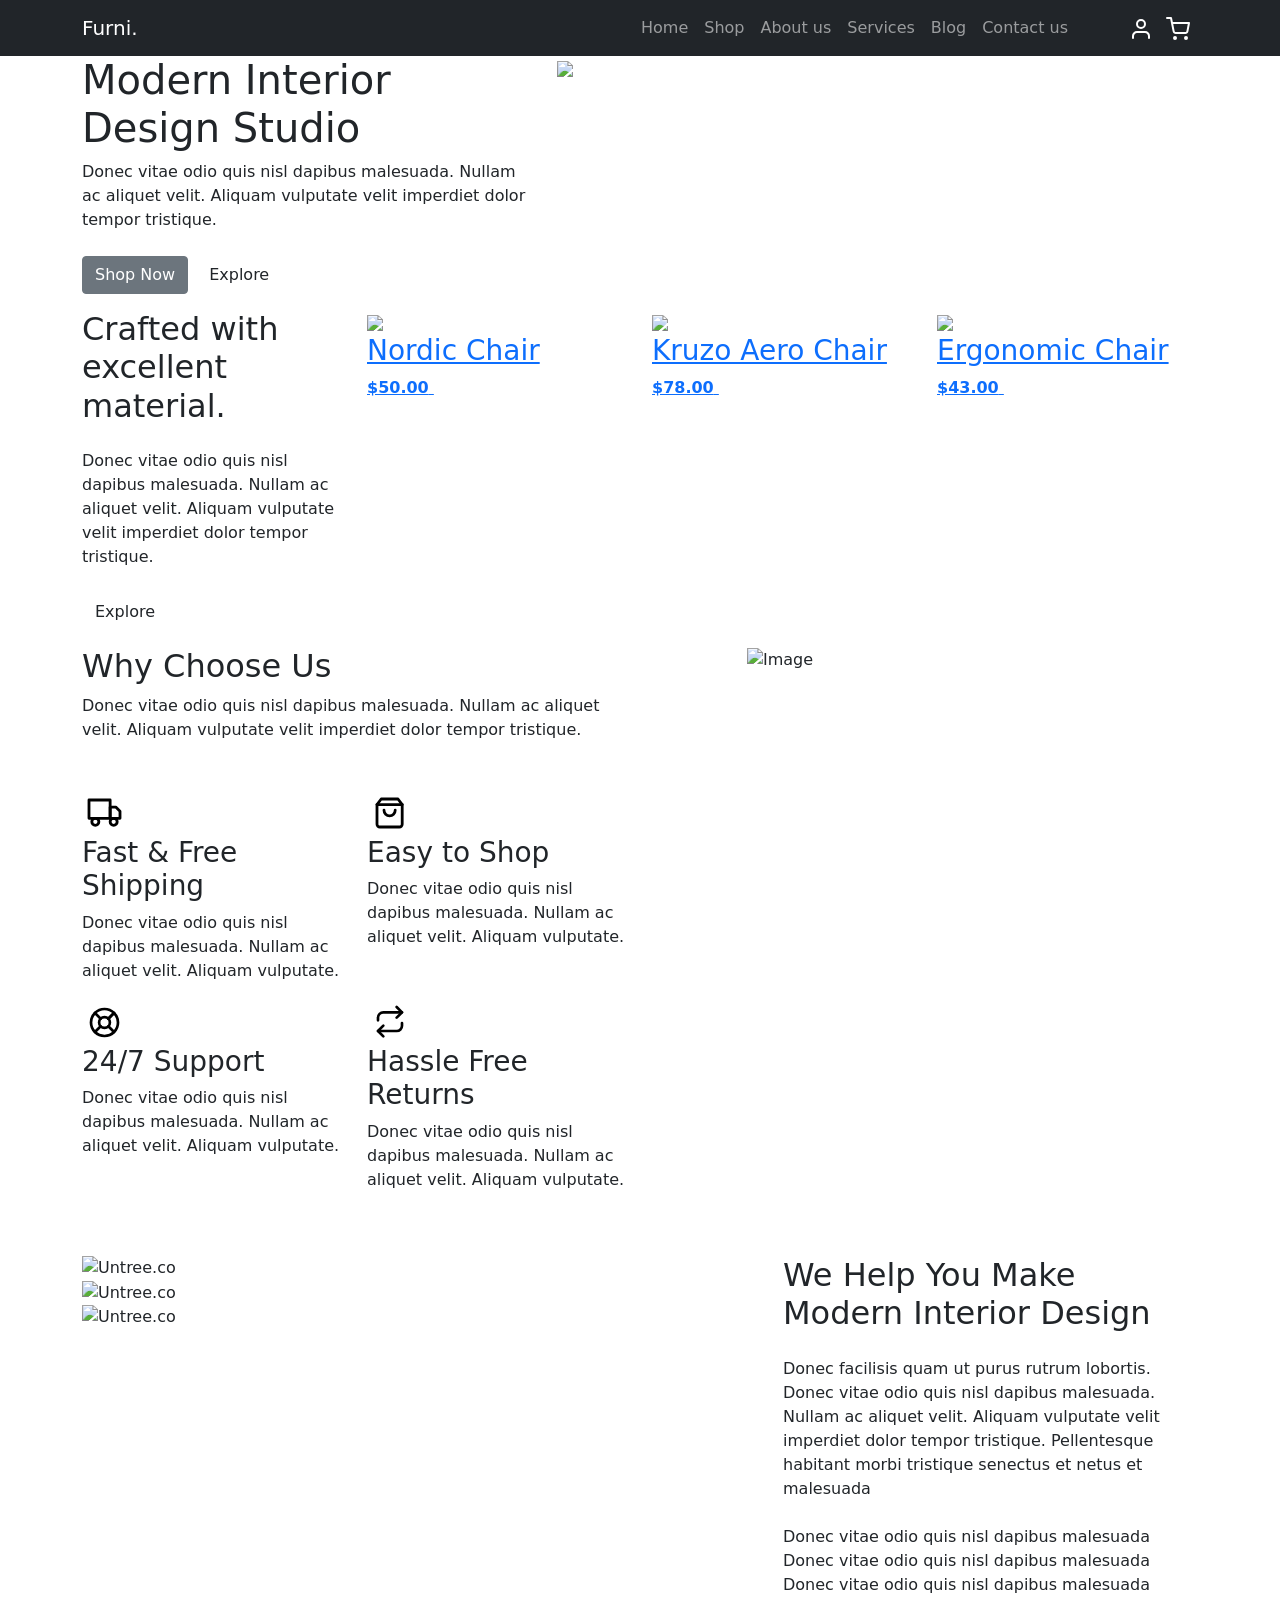
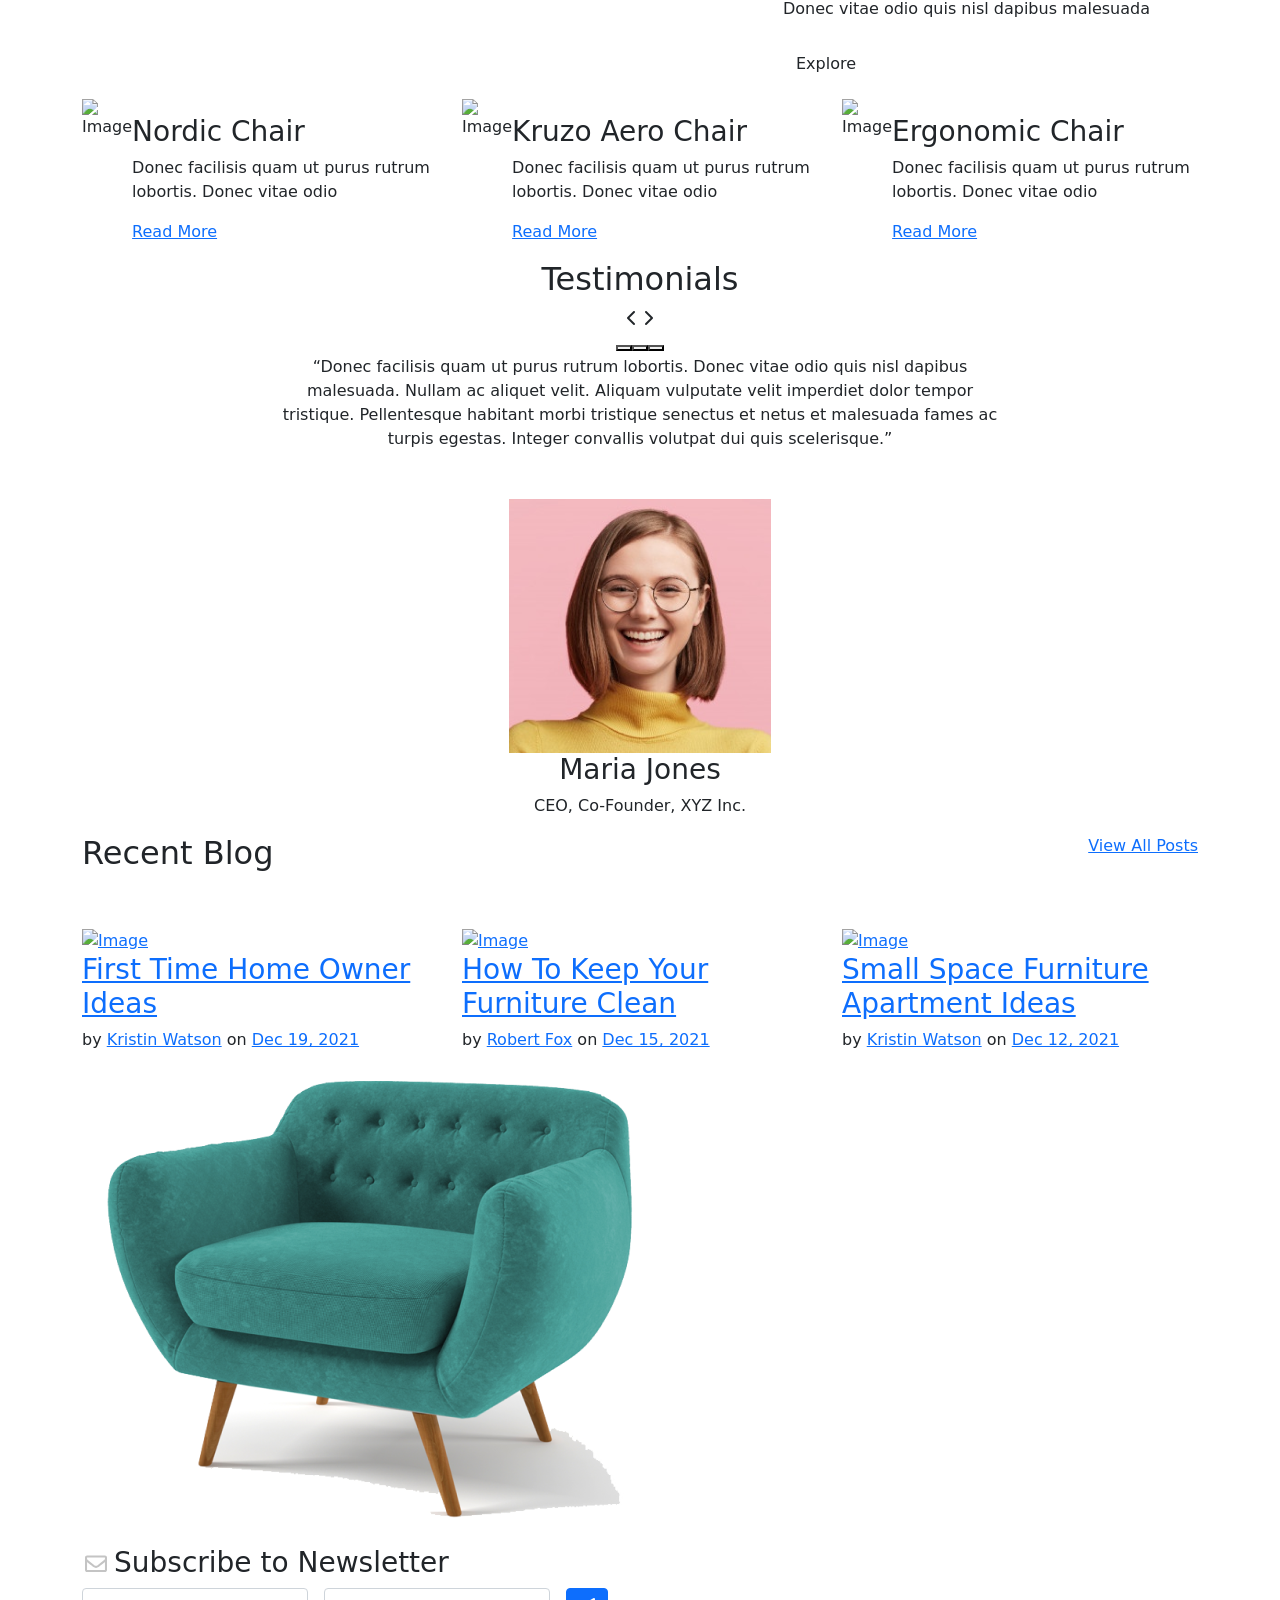
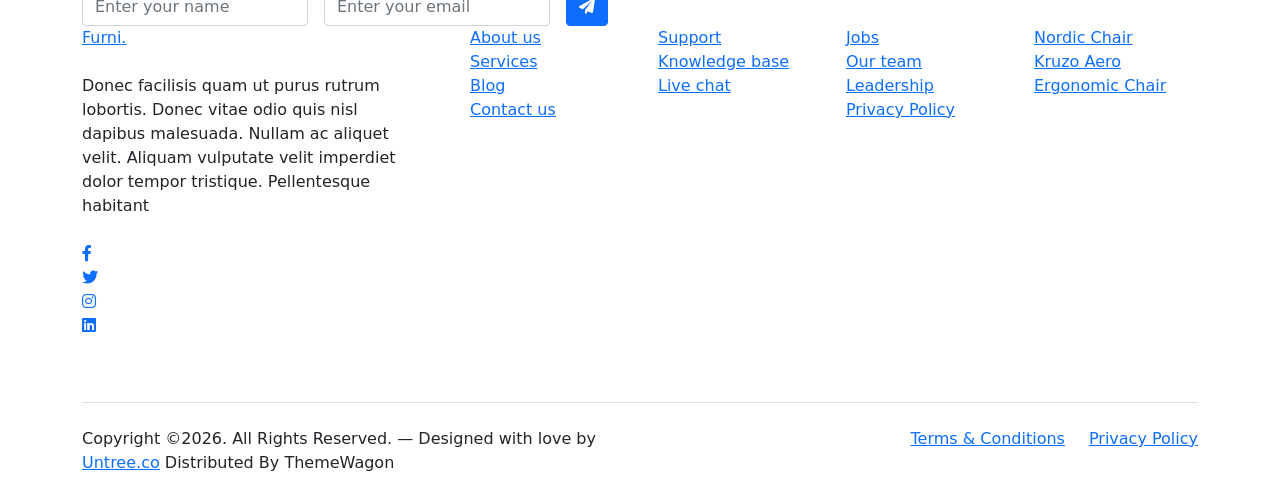
==== index.html @ 90754628 "Feat: Template from themewagon.com" ====
<!-- /*
* Bootstrap 5
* Template Name: Furni
* Template Author: Untree.co
* Template URI: https://untree.co/
* License: https://creativecommons.org/licenses/by/3.0/
*/ -->
<!doctype html>
<html lang="en">
<head>
  <meta charset="utf-8">
  <meta name="viewport" content="width=device-width, initial-scale=1, shrink-to-fit=no">
  <meta name="author" content="Untree.co">
  <link rel="shortcut icon" href="favicon.png">

  <meta name="description" content="" />
  <meta name="keywords" content="bootstrap, bootstrap4" />

		<!-- Bootstrap CSS -->
		<link href="css/bootstrap.min.css" rel="stylesheet">
		<link href="https://cdnjs.cloudflare.com/ajax/libs/font-awesome/6.0.0-beta3/css/all.min.css" rel="stylesheet">
		<link href="css/tiny-slider.css" rel="stylesheet">
		<link href="css/style.css" rel="stylesheet">
		<title>Furni Free Bootstrap 5 Template for Furniture and Interior Design Websites by Untree.co </title>
	</head>

	<body>

		<!-- Start Header/Navigation -->
		<nav class="custom-navbar navbar navbar navbar-expand-md navbar-dark bg-dark" arial-label="Furni navigation bar">

			<div class="container">
				<a class="navbar-brand" href="index.html">Furni<span>.</span></a>

				<button class="navbar-toggler" type="button" data-bs-toggle="collapse" data-bs-target="#navbarsFurni" aria-controls="navbarsFurni" aria-expanded="false" aria-label="Toggle navigation">
					<span class="navbar-toggler-icon"></span>
				</button>

				<div class="collapse navbar-collapse" id="navbarsFurni">
					<ul class="custom-navbar-nav navbar-nav ms-auto mb-2 mb-md-0">
						<li class="nav-item active">
							<a class="nav-link" href="index.html">Home</a>
						</li>
						<li><a class="nav-link" href="shop.html">Shop</a></li>
						<li><a class="nav-link" href="about.html">About us</a></li>
						<li><a class="nav-link" href="services.html">Services</a></li>
						<li><a class="nav-link" href="blog.html">Blog</a></li>
						<li><a class="nav-link" href="contact.html">Contact us</a></li>
					</ul>

					<ul class="custom-navbar-cta navbar-nav mb-2 mb-md-0 ms-5">
						<li><a class="nav-link" href="#"><img src="images/user.svg"></a></li>
						<li><a class="nav-link" href="cart.html"><img src="images/cart.svg"></a></li>
					</ul>
				</div>
			</div>
				
		</nav>
		<!-- End Header/Navigation -->

		<!-- Start Hero Section -->
			<div class="hero">
				<div class="container">
					<div class="row justify-content-between">
						<div class="col-lg-5">
							<div class="intro-excerpt">
								<h1>Modern Interior <span clsas="d-block">Design Studio</span></h1>
								<p class="mb-4">Donec vitae odio quis nisl dapibus malesuada. Nullam ac aliquet velit. Aliquam vulputate velit imperdiet dolor tempor tristique.</p>
								<p><a href="" class="btn btn-secondary me-2">Shop Now</a><a href="#" class="btn btn-white-outline">Explore</a></p>
							</div>
						</div>
						<div class="col-lg-7">
							<div class="hero-img-wrap">
								<img src="images/couch.png" class="img-fluid">
							</div>
						</div>
					</div>
				</div>
			</div>
		<!-- End Hero Section -->

		<!-- Start Product Section -->
		<div class="product-section">
			<div class="container">
				<div class="row">

					<!-- Start Column 1 -->
					<div class="col-md-12 col-lg-3 mb-5 mb-lg-0">
						<h2 class="mb-4 section-title">Crafted with excellent material.</h2>
						<p class="mb-4">Donec vitae odio quis nisl dapibus malesuada. Nullam ac aliquet velit. Aliquam vulputate velit imperdiet dolor tempor tristique. </p>
						<p><a href="shop.html" class="btn">Explore</a></p>
					</div> 
					<!-- End Column 1 -->

					<!-- Start Column 2 -->
					<div class="col-12 col-md-4 col-lg-3 mb-5 mb-md-0">
						<a class="product-item" href="cart.html">
							<img src="images/product-1.png" class="img-fluid product-thumbnail">
							<h3 class="product-title">Nordic Chair</h3>
							<strong class="product-price">$50.00</strong>

							<span class="icon-cross">
								<img src="images/cross.svg" class="img-fluid">
							</span>
						</a>
					</div> 
					<!-- End Column 2 -->

					<!-- Start Column 3 -->
					<div class="col-12 col-md-4 col-lg-3 mb-5 mb-md-0">
						<a class="product-item" href="cart.html">
							<img src="images/product-2.png" class="img-fluid product-thumbnail">
							<h3 class="product-title">Kruzo Aero Chair</h3>
							<strong class="product-price">$78.00</strong>

							<span class="icon-cross">
								<img src="images/cross.svg" class="img-fluid">
							</span>
						</a>
					</div>
					<!-- End Column 3 -->

					<!-- Start Column 4 -->
					<div class="col-12 col-md-4 col-lg-3 mb-5 mb-md-0">
						<a class="product-item" href="cart.html">
							<img src="images/product-3.png" class="img-fluid product-thumbnail">
							<h3 class="product-title">Ergonomic Chair</h3>
							<strong class="product-price">$43.00</strong>

							<span class="icon-cross">
								<img src="images/cross.svg" class="img-fluid">
							</span>
						</a>
					</div>
					<!-- End Column 4 -->

				</div>
			</div>
		</div>
		<!-- End Product Section -->

		<!-- Start Why Choose Us Section -->
		<div class="why-choose-section">
			<div class="container">
				<div class="row justify-content-between">
					<div class="col-lg-6">
						<h2 class="section-title">Why Choose Us</h2>
						<p>Donec vitae odio quis nisl dapibus malesuada. Nullam ac aliquet velit. Aliquam vulputate velit imperdiet dolor tempor tristique.</p>

						<div class="row my-5">
							<div class="col-6 col-md-6">
								<div class="feature">
									<div class="icon">
										<img src="images/truck.svg" alt="Image" class="imf-fluid">
									</div>
									<h3>Fast &amp; Free Shipping</h3>
									<p>Donec vitae odio quis nisl dapibus malesuada. Nullam ac aliquet velit. Aliquam vulputate.</p>
								</div>
							</div>

							<div class="col-6 col-md-6">
								<div class="feature">
									<div class="icon">
										<img src="images/bag.svg" alt="Image" class="imf-fluid">
									</div>
									<h3>Easy to Shop</h3>
									<p>Donec vitae odio quis nisl dapibus malesuada. Nullam ac aliquet velit. Aliquam vulputate.</p>
								</div>
							</div>

							<div class="col-6 col-md-6">
								<div class="feature">
									<div class="icon">
										<img src="images/support.svg" alt="Image" class="imf-fluid">
									</div>
									<h3>24/7 Support</h3>
									<p>Donec vitae odio quis nisl dapibus malesuada. Nullam ac aliquet velit. Aliquam vulputate.</p>
								</div>
							</div>

							<div class="col-6 col-md-6">
								<div class="feature">
									<div class="icon">
										<img src="images/return.svg" alt="Image" class="imf-fluid">
									</div>
									<h3>Hassle Free Returns</h3>
									<p>Donec vitae odio quis nisl dapibus malesuada. Nullam ac aliquet velit. Aliquam vulputate.</p>
								</div>
							</div>

						</div>
					</div>

					<div class="col-lg-5">
						<div class="img-wrap">
							<img src="images/why-choose-us-img.jpg" alt="Image" class="img-fluid">
						</div>
					</div>

				</div>
			</div>
		</div>
		<!-- End Why Choose Us Section -->

		<!-- Start We Help Section -->
		<div class="we-help-section">
			<div class="container">
				<div class="row justify-content-between">
					<div class="col-lg-7 mb-5 mb-lg-0">
						<div class="imgs-grid">
							<div class="grid grid-1"><img src="images/img-grid-1.jpg" alt="Untree.co"></div>
							<div class="grid grid-2"><img src="images/img-grid-2.jpg" alt="Untree.co"></div>
							<div class="grid grid-3"><img src="images/img-grid-3.jpg" alt="Untree.co"></div>
						</div>
					</div>
					<div class="col-lg-5 ps-lg-5">
						<h2 class="section-title mb-4">We Help You Make Modern Interior Design</h2>
						<p>Donec facilisis quam ut purus rutrum lobortis. Donec vitae odio quis nisl dapibus malesuada. Nullam ac aliquet velit. Aliquam vulputate velit imperdiet dolor tempor tristique. Pellentesque habitant morbi tristique senectus et netus et malesuada</p>

						<ul class="list-unstyled custom-list my-4">
							<li>Donec vitae odio quis nisl dapibus malesuada</li>
							<li>Donec vitae odio quis nisl dapibus malesuada</li>
							<li>Donec vitae odio quis nisl dapibus malesuada</li>
							<li>Donec vitae odio quis nisl dapibus malesuada</li>
						</ul>
						<p><a herf="#" class="btn">Explore</a></p>
					</div>
				</div>
			</div>
		</div>
		<!-- End We Help Section -->

		<!-- Start Popular Product -->
		<div class="popular-product">
			<div class="container">
				<div class="row">

					<div class="col-12 col-md-6 col-lg-4 mb-4 mb-lg-0">
						<div class="product-item-sm d-flex">
							<div class="thumbnail">
								<img src="images/product-1.png" alt="Image" class="img-fluid">
							</div>
							<div class="pt-3">
								<h3>Nordic Chair</h3>
								<p>Donec facilisis quam ut purus rutrum lobortis. Donec vitae odio </p>
								<p><a href="#">Read More</a></p>
							</div>
						</div>
					</div>

					<div class="col-12 col-md-6 col-lg-4 mb-4 mb-lg-0">
						<div class="product-item-sm d-flex">
							<div class="thumbnail">
								<img src="images/product-2.png" alt="Image" class="img-fluid">
							</div>
							<div class="pt-3">
								<h3>Kruzo Aero Chair</h3>
								<p>Donec facilisis quam ut purus rutrum lobortis. Donec vitae odio </p>
								<p><a href="#">Read More</a></p>
							</div>
						</div>
					</div>

					<div class="col-12 col-md-6 col-lg-4 mb-4 mb-lg-0">
						<div class="product-item-sm d-flex">
							<div class="thumbnail">
								<img src="images/product-3.png" alt="Image" class="img-fluid">
							</div>
							<div class="pt-3">
								<h3>Ergonomic Chair</h3>
								<p>Donec facilisis quam ut purus rutrum lobortis. Donec vitae odio </p>
								<p><a href="#">Read More</a></p>
							</div>
						</div>
					</div>

				</div>
			</div>
		</div>
		<!-- End Popular Product -->

		<!-- Start Testimonial Slider -->
		<div class="testimonial-section">
			<div class="container">
				<div class="row">
					<div class="col-lg-7 mx-auto text-center">
						<h2 class="section-title">Testimonials</h2>
					</div>
				</div>

				<div class="row justify-content-center">
					<div class="col-lg-12">
						<div class="testimonial-slider-wrap text-center">

							<div id="testimonial-nav">
								<span class="prev" data-controls="prev"><span class="fa fa-chevron-left"></span></span>
								<span class="next" data-controls="next"><span class="fa fa-chevron-right"></span></span>
							</div>

							<div class="testimonial-slider">
								
								<div class="item">
									<div class="row justify-content-center">
										<div class="col-lg-8 mx-auto">

											<div class="testimonial-block text-center">
												<blockquote class="mb-5">
													<p>&ldquo;Donec facilisis quam ut purus rutrum lobortis. Donec vitae odio quis nisl dapibus malesuada. Nullam ac aliquet velit. Aliquam vulputate velit imperdiet dolor tempor tristique. Pellentesque habitant morbi tristique senectus et netus et malesuada fames ac turpis egestas. Integer convallis volutpat dui quis scelerisque.&rdquo;</p>
												</blockquote>

												<div class="author-info">
													<div class="author-pic">
														<img src="images/person-1.png" alt="Maria Jones" class="img-fluid">
													</div>
													<h3 class="font-weight-bold">Maria Jones</h3>
													<span class="position d-block mb-3">CEO, Co-Founder, XYZ Inc.</span>
												</div>
											</div>

										</div>
									</div>
								</div> 
								<!-- END item -->

								<div class="item">
									<div class="row justify-content-center">
										<div class="col-lg-8 mx-auto">

											<div class="testimonial-block text-center">
												<blockquote class="mb-5">
													<p>&ldquo;Donec facilisis quam ut purus rutrum lobortis. Donec vitae odio quis nisl dapibus malesuada. Nullam ac aliquet velit. Aliquam vulputate velit imperdiet dolor tempor tristique. Pellentesque habitant morbi tristique senectus et netus et malesuada fames ac turpis egestas. Integer convallis volutpat dui quis scelerisque.&rdquo;</p>
												</blockquote>

												<div class="author-info">
													<div class="author-pic">
														<img src="images/person-1.png" alt="Maria Jones" class="img-fluid">
													</div>
													<h3 class="font-weight-bold">Maria Jones</h3>
													<span class="position d-block mb-3">CEO, Co-Founder, XYZ Inc.</span>
												</div>
											</div>

										</div>
									</div>
								</div> 
								<!-- END item -->

								<div class="item">
									<div class="row justify-content-center">
										<div class="col-lg-8 mx-auto">

											<div class="testimonial-block text-center">
												<blockquote class="mb-5">
													<p>&ldquo;Donec facilisis quam ut purus rutrum lobortis. Donec vitae odio quis nisl dapibus malesuada. Nullam ac aliquet velit. Aliquam vulputate velit imperdiet dolor tempor tristique. Pellentesque habitant morbi tristique senectus et netus et malesuada fames ac turpis egestas. Integer convallis volutpat dui quis scelerisque.&rdquo;</p>
												</blockquote>

												<div class="author-info">
													<div class="author-pic">
														<img src="images/person-1.png" alt="Maria Jones" class="img-fluid">
													</div>
													<h3 class="font-weight-bold">Maria Jones</h3>
													<span class="position d-block mb-3">CEO, Co-Founder, XYZ Inc.</span>
												</div>
											</div>

										</div>
									</div>
								</div> 
								<!-- END item -->

							</div>

						</div>
					</div>
				</div>
			</div>
		</div>
		<!-- End Testimonial Slider -->

		<!-- Start Blog Section -->
		<div class="blog-section">
			<div class="container">
				<div class="row mb-5">
					<div class="col-md-6">
						<h2 class="section-title">Recent Blog</h2>
					</div>
					<div class="col-md-6 text-start text-md-end">
						<a href="#" class="more">View All Posts</a>
					</div>
				</div>

				<div class="row">

					<div class="col-12 col-sm-6 col-md-4 mb-4 mb-md-0">
						<div class="post-entry">
							<a href="#" class="post-thumbnail"><img src="images/post-1.jpg" alt="Image" class="img-fluid"></a>
							<div class="post-content-entry">
								<h3><a href="#">First Time Home Owner Ideas</a></h3>
								<div class="meta">
									<span>by <a href="#">Kristin Watson</a></span> <span>on <a href="#">Dec 19, 2021</a></span>
								</div>
							</div>
						</div>
					</div>

					<div class="col-12 col-sm-6 col-md-4 mb-4 mb-md-0">
						<div class="post-entry">
							<a href="#" class="post-thumbnail"><img src="images/post-2.jpg" alt="Image" class="img-fluid"></a>
							<div class="post-content-entry">
								<h3><a href="#">How To Keep Your Furniture Clean</a></h3>
								<div class="meta">
									<span>by <a href="#">Robert Fox</a></span> <span>on <a href="#">Dec 15, 2021</a></span>
								</div>
							</div>
						</div>
					</div>

					<div class="col-12 col-sm-6 col-md-4 mb-4 mb-md-0">
						<div class="post-entry">
							<a href="#" class="post-thumbnail"><img src="images/post-3.jpg" alt="Image" class="img-fluid"></a>
							<div class="post-content-entry">
								<h3><a href="#">Small Space Furniture Apartment Ideas</a></h3>
								<div class="meta">
									<span>by <a href="#">Kristin Watson</a></span> <span>on <a href="#">Dec 12, 2021</a></span>
								</div>
							</div>
						</div>
					</div>

				</div>
			</div>
		</div>
		<!-- End Blog Section -->	

		<!-- Start Footer Section -->
		<footer class="footer-section">
			<div class="container relative">

				<div class="sofa-img">
					<img src="images/sofa.png" alt="Image" class="img-fluid">
				</div>

				<div class="row">
					<div class="col-lg-8">
						<div class="subscription-form">
							<h3 class="d-flex align-items-center"><span class="me-1"><img src="images/envelope-outline.svg" alt="Image" class="img-fluid"></span><span>Subscribe to Newsletter</span></h3>

							<form action="#" class="row g-3">
								<div class="col-auto">
									<input type="text" class="form-control" placeholder="Enter your name">
								</div>
								<div class="col-auto">
									<input type="email" class="form-control" placeholder="Enter your email">
								</div>
								<div class="col-auto">
									<button class="btn btn-primary">
										<span class="fa fa-paper-plane"></span>
									</button>
								</div>
							</form>

						</div>
					</div>
				</div>

				<div class="row g-5 mb-5">
					<div class="col-lg-4">
						<div class="mb-4 footer-logo-wrap"><a href="#" class="footer-logo">Furni<span>.</span></a></div>
						<p class="mb-4">Donec facilisis quam ut purus rutrum lobortis. Donec vitae odio quis nisl dapibus malesuada. Nullam ac aliquet velit. Aliquam vulputate velit imperdiet dolor tempor tristique. Pellentesque habitant</p>

						<ul class="list-unstyled custom-social">
							<li><a href="#"><span class="fa fa-brands fa-facebook-f"></span></a></li>
							<li><a href="#"><span class="fa fa-brands fa-twitter"></span></a></li>
							<li><a href="#"><span class="fa fa-brands fa-instagram"></span></a></li>
							<li><a href="#"><span class="fa fa-brands fa-linkedin"></span></a></li>
						</ul>
					</div>

					<div class="col-lg-8">
						<div class="row links-wrap">
							<div class="col-6 col-sm-6 col-md-3">
								<ul class="list-unstyled">
									<li><a href="#">About us</a></li>
									<li><a href="#">Services</a></li>
									<li><a href="#">Blog</a></li>
									<li><a href="#">Contact us</a></li>
								</ul>
							</div>

							<div class="col-6 col-sm-6 col-md-3">
								<ul class="list-unstyled">
									<li><a href="#">Support</a></li>
									<li><a href="#">Knowledge base</a></li>
									<li><a href="#">Live chat</a></li>
								</ul>
							</div>

							<div class="col-6 col-sm-6 col-md-3">
								<ul class="list-unstyled">
									<li><a href="#">Jobs</a></li>
									<li><a href="#">Our team</a></li>
									<li><a href="#">Leadership</a></li>
									<li><a href="#">Privacy Policy</a></li>
								</ul>
							</div>

							<div class="col-6 col-sm-6 col-md-3">
								<ul class="list-unstyled">
									<li><a href="#">Nordic Chair</a></li>
									<li><a href="#">Kruzo Aero</a></li>
									<li><a href="#">Ergonomic Chair</a></li>
								</ul>
							</div>
						</div>
					</div>

				</div>

				<div class="border-top copyright">
					<div class="row pt-4">
						<div class="col-lg-6">
							<p class="mb-2 text-center text-lg-start">Copyright &copy;<script>document.write(new Date().getFullYear());</script>. All Rights Reserved. &mdash; Designed with love by <a href="https://untree.co">Untree.co</a> Distributed By <a hreff="https://themewagon.com">ThemeWagon</a>  <!-- License information: https://untree.co/license/ -->
            </p>
						</div>

						<div class="col-lg-6 text-center text-lg-end">
							<ul class="list-unstyled d-inline-flex ms-auto">
								<li class="me-4"><a href="#">Terms &amp; Conditions</a></li>
								<li><a href="#">Privacy Policy</a></li>
							</ul>
						</div>

					</div>
				</div>

			</div>
		</footer>
		<!-- End Footer Section -->	


		<script src="js/bootstrap.bundle.min.js"></script>
		<script src="js/tiny-slider.js"></script>
		<script src="js/custom.js"></script>
	</body>

</html>
---- css/tiny-slider.css ----
.tns-outer{padding:0 !important}.tns-outer [hidden]{display:none !important}.tns-outer [aria-controls],.tns-outer [data-action]{cursor:pointer}.tns-slider{-webkit-transition:all 0s;-moz-transition:all 0s;transition:all 0s}.tns-slider>.tns-item{-webkit-box-sizing:border-box;-moz-box-sizing:border-box;box-sizing:border-box}.tns-horizontal.tns-subpixel{white-space:nowrap}.tns-horizontal.tns-subpixel>.tns-item{display:inline-block;vertical-align:top;white-space:normal}.tns-horizontal.tns-no-subpixel:after{content:'';display:table;clear:both}.tns-horizontal.tns-no-subpixel>.tns-item{float:left}.tns-horizontal.tns-carousel.tns-no-subpixel>.tns-item{margin-right:-100%}.tns-no-calc{position:relative;left:0}.tns-gallery{position:relative;left:0;min-height:1px}.tns-gallery>.tns-item{position:absolute;left:-100%;-webkit-transition:transform 0s, opacity 0s;-moz-transition:transform 0s, opacity 0s;transition:transform 0s, opacity 0s}.tns-gallery>.tns-slide-active{position:relative;left:auto !important}.tns-gallery>.tns-moving{-webkit-transition:all 0.25s;-moz-transition:all 0.25s;transition:all 0.25s}.tns-autowidth{display:inline-block}.tns-lazy-img{-webkit-transition:opacity 0.6s;-moz-transition:opacity 0.6s;transition:opacity 0.6s;opacity:0.6}.tns-lazy-img.tns-complete{opacity:1}.tns-ah{-webkit-transition:height 0s;-moz-transition:height 0s;transition:height 0s}.tns-ovh{overflow:hidden}.tns-visually-hidden{position:absolute;left:-10000em}.tns-transparent{opacity:0;visibility:hidden}.tns-fadeIn{opacity:1;filter:alpha(opacity=100);z-index:0}.tns-normal,.tns-fadeOut{opacity:0;filter:alpha(opacity=0);z-index:-1}.tns-vpfix{white-space:nowrap}.tns-vpfix>div,.tns-vpfix>li{display:inline-block}.tns-t-subp2{margin:0 auto;width:310px;position:relative;height:10px;overflow:hidden}.tns-t-ct{width:2333.3333333%;width:-webkit-calc(100% * 70 / 3);width:-moz-calc(100% * 70 / 3);width:calc(100% * 70 / 3);position:absolute;right:0}.tns-t-ct:after{content:'';display:table;clear:both}.tns-t-ct>div{width:1.4285714%;width:-webkit-calc(100% / 70);width:-moz-calc(100% / 70);width:calc(100% / 70);height:10px;float:left}

/*# sourceMappingURL=sourcemaps/tiny-slider.css.map */
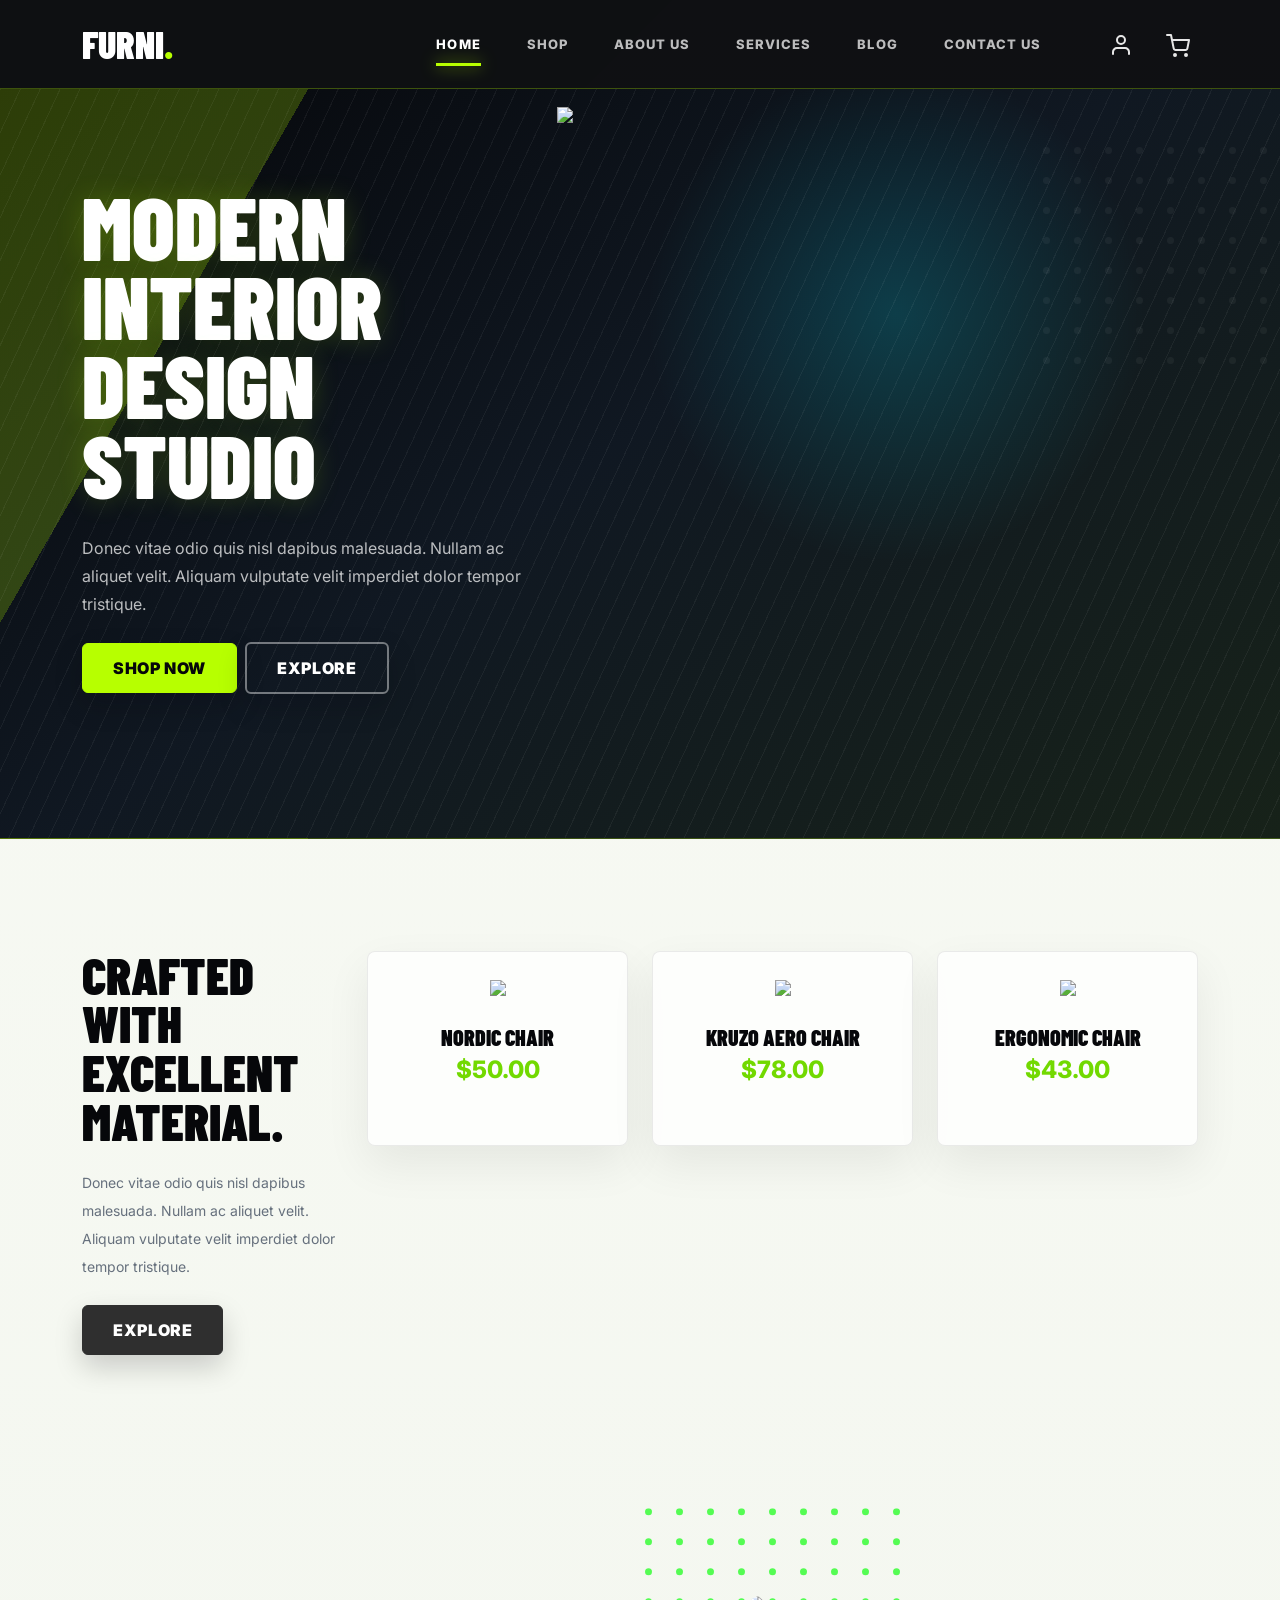
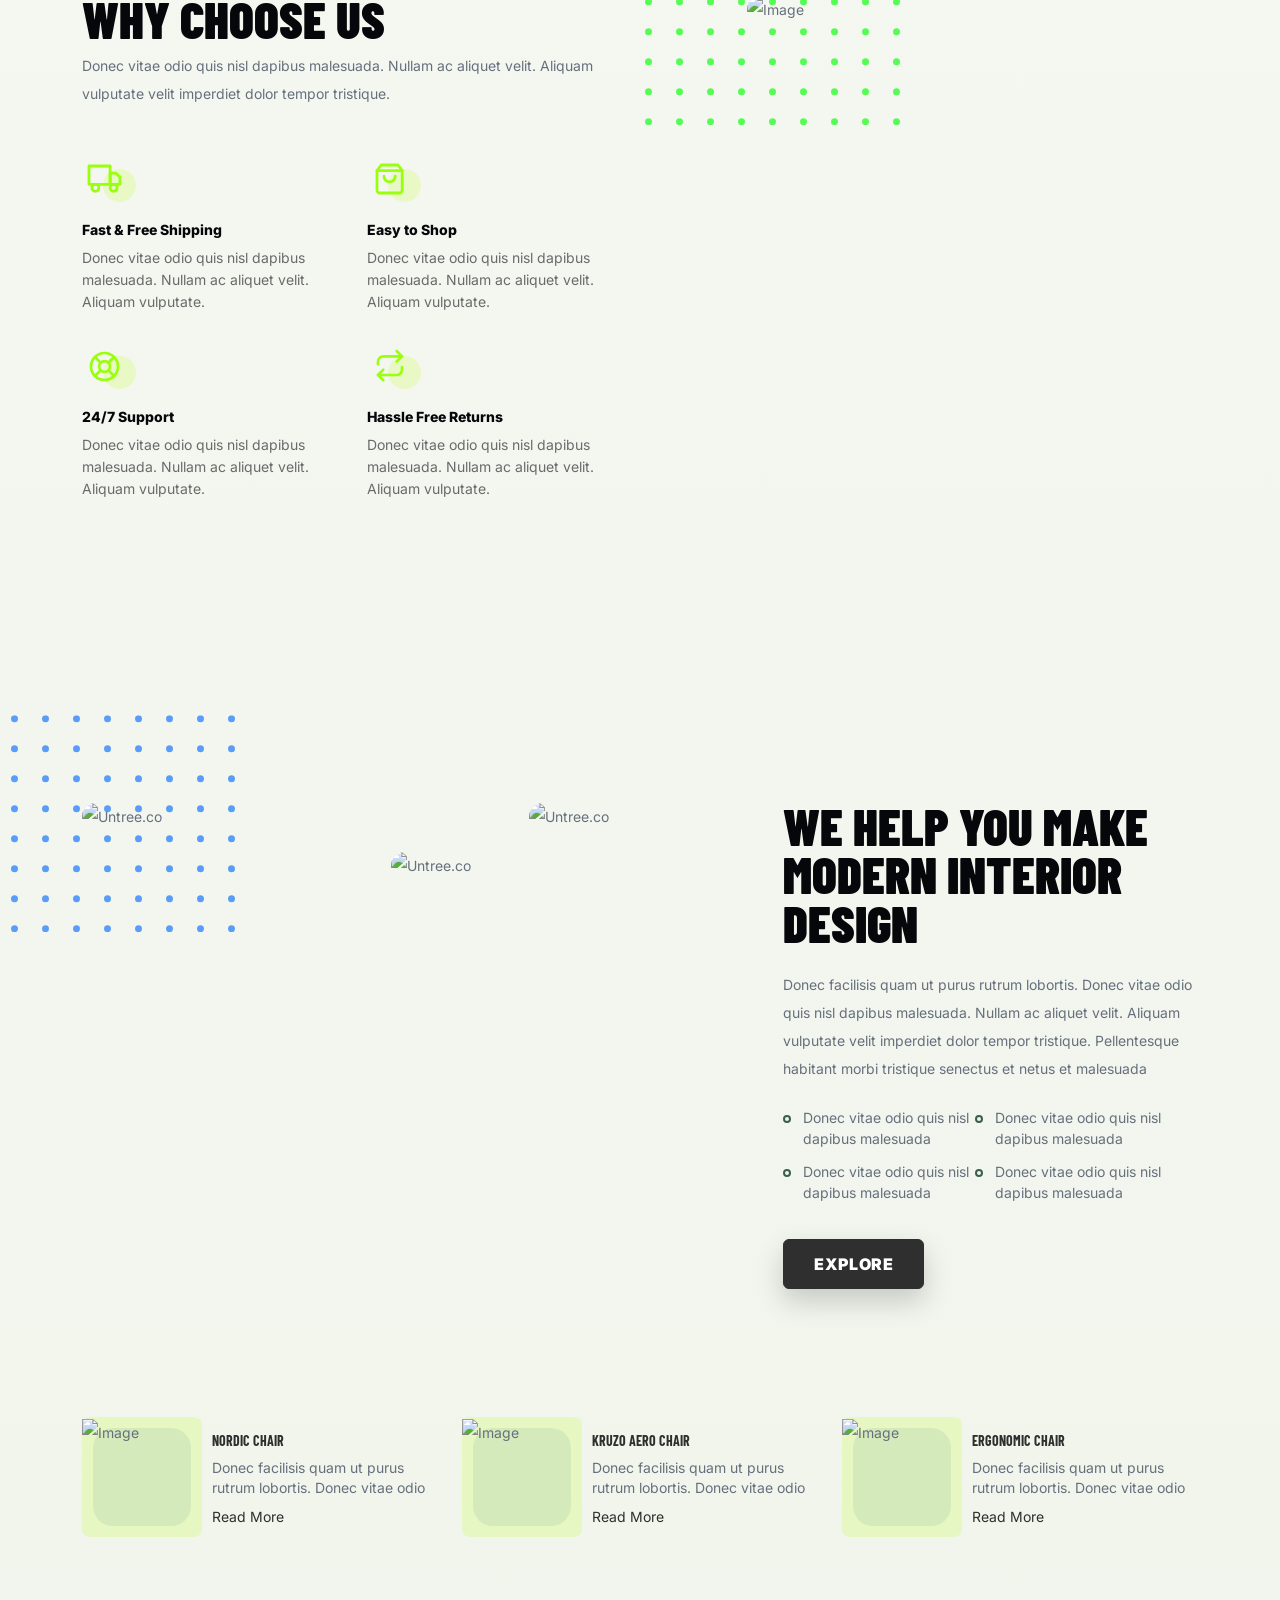
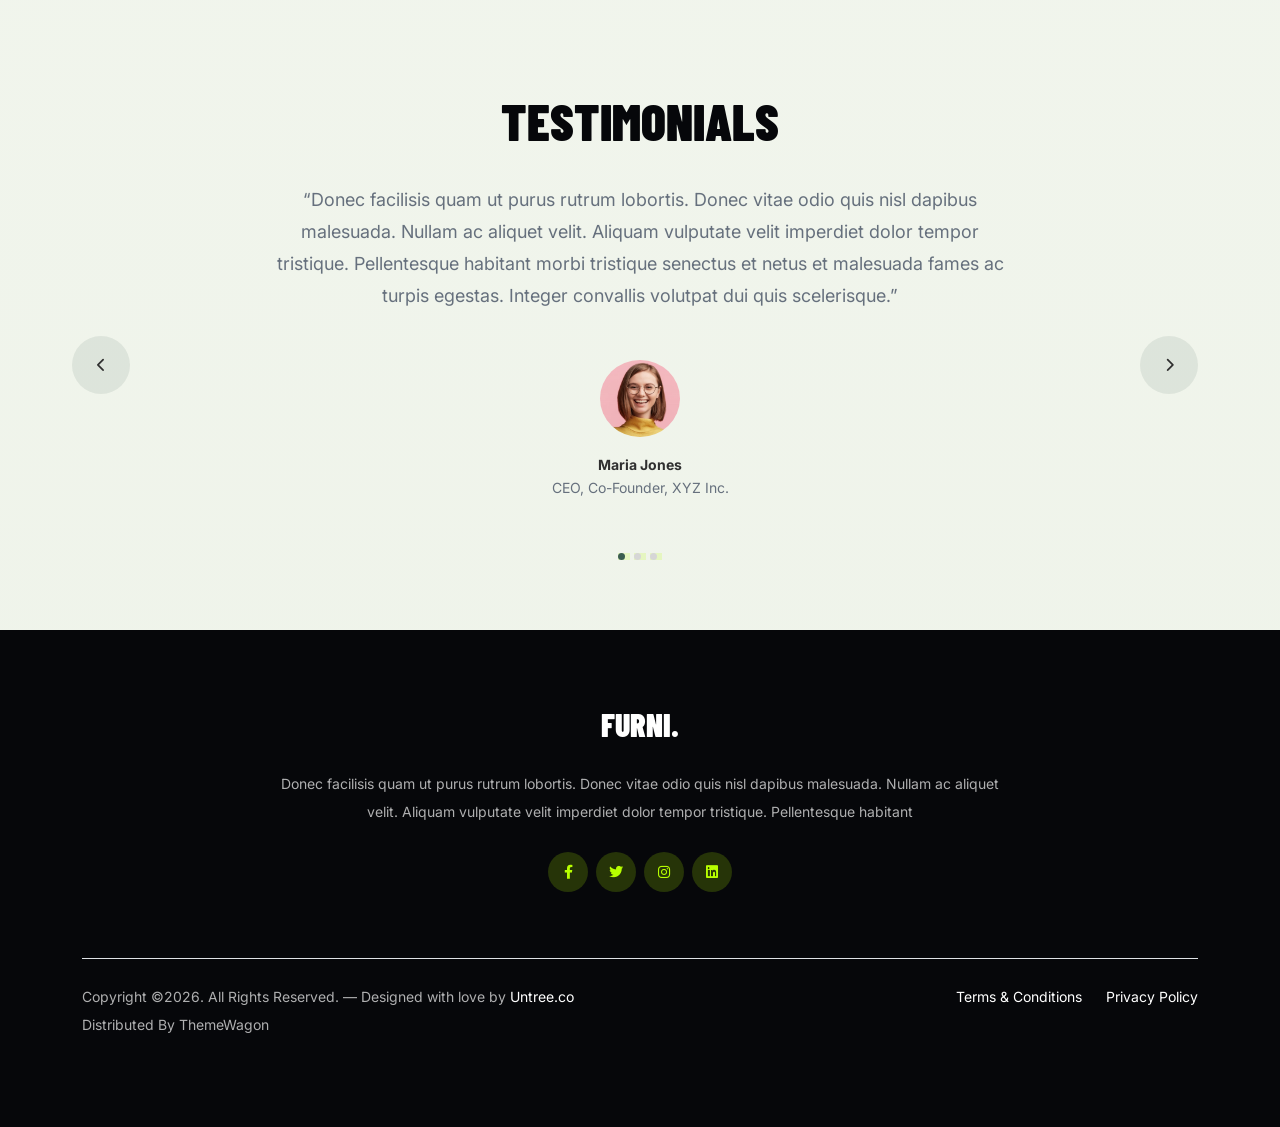
==== commit 4386efbe: "WIP: Delete unused sections" ====
--- a/index.html
+++ b/index.html
@@ -377,94 +377,12 @@
 		</div>
 		<!-- End Testimonial Slider -->
 
-		<!-- Start Blog Section -->
-		<div class="blog-section">
-			<div class="container">
-				<div class="row mb-5">
-					<div class="col-md-6">
-						<h2 class="section-title">Recent Blog</h2>
-					</div>
-					<div class="col-md-6 text-start text-md-end">
-						<a href="#" class="more">View All Posts</a>
-					</div>
-				</div>
-
-				<div class="row">
-
-					<div class="col-12 col-sm-6 col-md-4 mb-4 mb-md-0">
-						<div class="post-entry">
-							<a href="#" class="post-thumbnail"><img src="images/post-1.jpg" alt="Image" class="img-fluid"></a>
-							<div class="post-content-entry">
-								<h3><a href="#">First Time Home Owner Ideas</a></h3>
-								<div class="meta">
-									<span>by <a href="#">Kristin Watson</a></span> <span>on <a href="#">Dec 19, 2021</a></span>
-								</div>
-							</div>
-						</div>
-					</div>
-
-					<div class="col-12 col-sm-6 col-md-4 mb-4 mb-md-0">
-						<div class="post-entry">
-							<a href="#" class="post-thumbnail"><img src="images/post-2.jpg" alt="Image" class="img-fluid"></a>
-							<div class="post-content-entry">
-								<h3><a href="#">How To Keep Your Furniture Clean</a></h3>
-								<div class="meta">
-									<span>by <a href="#">Robert Fox</a></span> <span>on <a href="#">Dec 15, 2021</a></span>
-								</div>
-							</div>
-						</div>
-					</div>
-
-					<div class="col-12 col-sm-6 col-md-4 mb-4 mb-md-0">
-						<div class="post-entry">
-							<a href="#" class="post-thumbnail"><img src="images/post-3.jpg" alt="Image" class="img-fluid"></a>
-							<div class="post-content-entry">
-								<h3><a href="#">Small Space Furniture Apartment Ideas</a></h3>
-								<div class="meta">
-									<span>by <a href="#">Kristin Watson</a></span> <span>on <a href="#">Dec 12, 2021</a></span>
-								</div>
-							</div>
-						</div>
-					</div>
-
-				</div>
-			</div>
-		</div>
-		<!-- End Blog Section -->	
-
 		<!-- Start Footer Section -->
 		<footer class="footer-section">
 			<div class="container relative">
 
-				<div class="sofa-img">
-					<img src="images/sofa.png" alt="Image" class="img-fluid">
-				</div>
-
-				<div class="row">
-					<div class="col-lg-8">
-						<div class="subscription-form">
-							<h3 class="d-flex align-items-center"><span class="me-1"><img src="images/envelope-outline.svg" alt="Image" class="img-fluid"></span><span>Subscribe to Newsletter</span></h3>
-
-							<form action="#" class="row g-3">
-								<div class="col-auto">
-									<input type="text" class="form-control" placeholder="Enter your name">
-								</div>
-								<div class="col-auto">
-									<input type="email" class="form-control" placeholder="Enter your email">
-								</div>
-								<div class="col-auto">
-									<button class="btn btn-primary">
-										<span class="fa fa-paper-plane"></span>
-									</button>
-								</div>
-							</form>
-
-						</div>
-					</div>
-				</div>
-
-				<div class="row g-5 mb-5">
-					<div class="col-lg-4">
+				<div class="row g-5 mb-5 justify-content-center">
+					<div class="col-lg-8 mx-auto text-center">
 						<div class="mb-4 footer-logo-wrap"><a href="#" class="footer-logo">Furni<span>.</span></a></div>
 						<p class="mb-4">Donec facilisis quam ut purus rutrum lobortis. Donec vitae odio quis nisl dapibus malesuada. Nullam ac aliquet velit. Aliquam vulputate velit imperdiet dolor tempor tristique. Pellentesque habitant</p>
 
@@ -476,43 +394,6 @@
 						</ul>
 					</div>
 
-					<div class="col-lg-8">
-						<div class="row links-wrap">
-							<div class="col-6 col-sm-6 col-md-3">
-								<ul class="list-unstyled">
-									<li><a href="#">About us</a></li>
-									<li><a href="#">Services</a></li>
-									<li><a href="#">Blog</a></li>
-									<li><a href="#">Contact us</a></li>
-								</ul>
-							</div>
-
-							<div class="col-6 col-sm-6 col-md-3">
-								<ul class="list-unstyled">
-									<li><a href="#">Support</a></li>
-									<li><a href="#">Knowledge base</a></li>
-									<li><a href="#">Live chat</a></li>
-								</ul>
-							</div>
-
-							<div class="col-6 col-sm-6 col-md-3">
-								<ul class="list-unstyled">
-									<li><a href="#">Jobs</a></li>
-									<li><a href="#">Our team</a></li>
-									<li><a href="#">Leadership</a></li>
-									<li><a href="#">Privacy Policy</a></li>
-								</ul>
-							</div>
-
-							<div class="col-6 col-sm-6 col-md-3">
-								<ul class="list-unstyled">
-									<li><a href="#">Nordic Chair</a></li>
-									<li><a href="#">Kruzo Aero</a></li>
-									<li><a href="#">Ergonomic Chair</a></li>
-								</ul>
-							</div>
-						</div>
-					</div>
 
 				</div>
 
--- a/css/style.css
+++ b/css/style.css
@@ -0,0 +1,1047 @@
+/*
+* Template Name: UntreeStore
+* Template Author: Untree.co
+* Author URI: https://untree.co/
+* License: https://creativecommons.org/licenses/by/3.0/
+*/
+@import url("https://fonts.googleapis.com/css2?family=Barlow+Condensed:wght@600;700;800;900&family=Inter:wght@400;500;600;700;800&display=swap");
+body {
+  overflow-x: hidden;
+  position: relative; }
+
+body {
+  font-family: "Inter", sans-serif;
+  font-weight: 400;
+  line-height: 28px;
+  color: #6a6a6a;
+  font-size: 14px;
+  background-color: #eff2f1; }
+
+a {
+  text-decoration: none;
+  -webkit-transition: .3s all ease;
+  -o-transition: .3s all ease;
+  transition: .3s all ease;
+  color: #2f2f2f;
+  text-decoration: underline; }
+  a:hover {
+    color: #2f2f2f;
+    text-decoration: none; }
+  a.more {
+    font-weight: 600; }
+
+.custom-navbar {
+  background: #3b5d50 !important;
+  padding-top: 20px;
+  padding-bottom: 20px; }
+  .custom-navbar .navbar-brand {
+    font-size: 32px;
+    font-weight: 600; }
+    .custom-navbar .navbar-brand > span {
+      opacity: .4; }
+  .custom-navbar .navbar-toggler {
+    border-color: transparent; }
+    .custom-navbar .navbar-toggler:active, .custom-navbar .navbar-toggler:focus {
+      -webkit-box-shadow: none;
+      box-shadow: none;
+      outline: none; }
+  @media (min-width: 992px) {
+    .custom-navbar .custom-navbar-nav li {
+      margin-left: 15px;
+      margin-right: 15px; } }
+  .custom-navbar .custom-navbar-nav li a {
+    font-weight: 500;
+    color: #ffffff !important;
+    opacity: .5;
+    -webkit-transition: .3s all ease;
+    -o-transition: .3s all ease;
+    transition: .3s all ease;
+    position: relative; }
+    @media (min-width: 768px) {
+      .custom-navbar .custom-navbar-nav li a:before {
+        content: "";
+        position: absolute;
+        bottom: 0;
+        left: 8px;
+        right: 8px;
+        background: #f9bf29;
+        height: 5px;
+        opacity: 1;
+        visibility: visible;
+        width: 0;
+        -webkit-transition: .15s all ease-out;
+        -o-transition: .15s all ease-out;
+        transition: .15s all ease-out; } }
+    .custom-navbar .custom-navbar-nav li a:hover {
+      opacity: 1; }
+      .custom-navbar .custom-navbar-nav li a:hover:before {
+        width: calc(100% - 16px); }
+  .custom-navbar .custom-navbar-nav li.active a {
+    opacity: 1; }
+    .custom-navbar .custom-navbar-nav li.active a:before {
+      width: calc(100% - 16px); }
+  .custom-navbar .custom-navbar-cta {
+    margin-left: 0 !important;
+    -webkit-box-orient: horizontal;
+    -webkit-box-direction: normal;
+    -ms-flex-direction: row;
+    flex-direction: row; }
+    @media (min-width: 768px) {
+      .custom-navbar .custom-navbar-cta {
+        margin-left: 40px !important; } }
+    .custom-navbar .custom-navbar-cta li {
+      margin-left: 0px;
+      margin-right: 0px; }
+      .custom-navbar .custom-navbar-cta li:first-child {
+        margin-right: 20px; }
+
+.hero {
+  background: #3b5d50;
+  padding: calc(4rem - 30px) 0 0rem 0; }
+  @media (min-width: 768px) {
+    .hero {
+      padding: calc(4rem - 30px) 0 4rem 0; } }
+  @media (min-width: 992px) {
+    .hero {
+      padding: calc(8rem - 30px) 0 8rem 0; } }
+  .hero .intro-excerpt {
+    position: relative;
+    z-index: 4; }
+    @media (min-width: 992px) {
+      .hero .intro-excerpt {
+        max-width: 450px; } }
+  .hero h1 {
+    font-weight: 700;
+    color: #ffffff;
+    margin-bottom: 30px; }
+    @media (min-width: 1400px) {
+      .hero h1 {
+        font-size: 54px; } }
+  .hero p {
+    color: rgba(255, 255, 255, 0.5);
+    margin-botom: 30px; }
+  .hero .hero-img-wrap {
+    position: relative; }
+    .hero .hero-img-wrap img {
+      position: relative;
+      top: 0px;
+      right: 0px;
+      z-index: 2;
+      max-width: 780px;
+      left: -20px; }
+      @media (min-width: 768px) {
+        .hero .hero-img-wrap img {
+          right: 0px;
+          left: -100px; } }
+      @media (min-width: 992px) {
+        .hero .hero-img-wrap img {
+          left: 0px;
+          top: -80px;
+          position: absolute;
+          right: -50px; } }
+      @media (min-width: 1200px) {
+        .hero .hero-img-wrap img {
+          left: 0px;
+          top: -80px;
+          right: -100px; } }
+    .hero .hero-img-wrap:after {
+      content: "";
+      position: absolute;
+      width: 255px;
+      height: 217px;
+      background-image: url("../images/dots-light.svg");
+      background-size: contain;
+      background-repeat: no-repeat;
+      right: -100px;
+      top: -0px; }
+      @media (min-width: 1200px) {
+        .hero .hero-img-wrap:after {
+          top: -40px; } }
+
+.btn {
+  font-weight: 600;
+  padding: 12px 30px;
+  border-radius: 30px;
+  color: #ffffff;
+  background: #2f2f2f;
+  border-color: #2f2f2f; }
+  .btn:hover {
+    color: #ffffff;
+    background: #222222;
+    border-color: #222222; }
+  .btn:active, .btn:focus {
+    outline: none !important;
+    -webkit-box-shadow: none;
+    box-shadow: none; }
+  .btn.btn-primary {
+    background: #3b5d50;
+    border-color: #3b5d50; }
+    .btn.btn-primary:hover {
+      background: #314d43;
+      border-color: #314d43; }
+  .btn.btn-secondary {
+    color: #2f2f2f;
+    background: #f9bf29;
+    border-color: #f9bf29; }
+    .btn.btn-secondary:hover {
+      background: #f8b810;
+      border-color: #f8b810; }
+  .btn.btn-white-outline {
+    background: transparent;
+    border-width: 2px;
+    border-color: rgba(255, 255, 255, 0.3); }
+    .btn.btn-white-outline:hover {
+      border-color: white;
+      color: #ffffff; }
+
+.section-title {
+  color: #2f2f2f; }
+
+.product-section {
+  padding: 7rem 0; }
+  .product-section .product-item {
+    text-align: center;
+    text-decoration: none;
+    display: block;
+    position: relative;
+    padding-bottom: 50px;
+    cursor: pointer; }
+    .product-section .product-item .product-thumbnail {
+      margin-bottom: 30px;
+      position: relative;
+      top: 0;
+      -webkit-transition: .3s all ease;
+      -o-transition: .3s all ease;
+      transition: .3s all ease; }
+    .product-section .product-item h3 {
+      font-weight: 600;
+      font-size: 16px; }
+    .product-section .product-item strong {
+      font-weight: 800 !important;
+      font-size: 18px !important; }
+    .product-section .product-item h3, .product-section .product-item strong {
+      color: #2f2f2f;
+      text-decoration: none; }
+    .product-section .product-item .icon-cross {
+      position: absolute;
+      width: 35px;
+      height: 35px;
+      display: inline-block;
+      background: #2f2f2f;
+      bottom: 15px;
+      left: 50%;
+      -webkit-transform: translateX(-50%);
+      -ms-transform: translateX(-50%);
+      transform: translateX(-50%);
+      margin-bottom: -17.5px;
+      border-radius: 50%;
+      opacity: 0;
+      visibility: hidden;
+      -webkit-transition: .3s all ease;
+      -o-transition: .3s all ease;
+      transition: .3s all ease; }
+      .product-section .product-item .icon-cross img {
+        position: absolute;
+        left: 50%;
+        top: 50%;
+        -webkit-transform: translate(-50%, -50%);
+        -ms-transform: translate(-50%, -50%);
+        transform: translate(-50%, -50%); }
+    .product-section .product-item:before {
+      bottom: 0;
+      left: 0;
+      right: 0;
+      position: absolute;
+      content: "";
+      background: #dce5e4;
+      height: 0%;
+      z-index: -1;
+      border-radius: 10px;
+      -webkit-transition: .3s all ease;
+      -o-transition: .3s all ease;
+      transition: .3s all ease; }
+    .product-section .product-item:hover .product-thumbnail {
+      top: -25px; }
+    .product-section .product-item:hover .icon-cross {
+      bottom: 0;
+      opacity: 1;
+      visibility: visible; }
+    .product-section .product-item:hover:before {
+      height: 70%; }
+
+.why-choose-section {
+  padding: 7rem 0; }
+  .why-choose-section .img-wrap {
+    position: relative; }
+    .why-choose-section .img-wrap:before {
+      position: absolute;
+      content: "";
+      width: 255px;
+      height: 217px;
+      background-image: url("../images/dots-yellow.svg");
+      background-repeat: no-repeat;
+      background-size: contain;
+      -webkit-transform: translate(-40%, -40%);
+      -ms-transform: translate(-40%, -40%);
+      transform: translate(-40%, -40%);
+      z-index: -1; }
+    .why-choose-section .img-wrap img {
+      border-radius: 20px; }
+
+.feature {
+  margin-bottom: 30px; }
+  .feature .icon {
+    display: inline-block;
+    position: relative;
+    margin-bottom: 20px; }
+    .feature .icon:before {
+      content: "";
+      width: 33px;
+      height: 33px;
+      position: absolute;
+      background: rgba(59, 93, 80, 0.2);
+      border-radius: 50%;
+      right: -8px;
+      bottom: 0; }
+  .feature h3 {
+    font-size: 14px;
+    color: #2f2f2f; }
+  .feature p {
+    font-size: 14px;
+    line-height: 22px;
+    color: #6a6a6a; }
+
+.we-help-section {
+  padding: 7rem 0; }
+  .we-help-section .imgs-grid {
+    display: -ms-grid;
+    display: grid;
+    -ms-grid-columns: (1fr)[27];
+    grid-template-columns: repeat(27, 1fr);
+    position: relative; }
+    .we-help-section .imgs-grid:before {
+      position: absolute;
+      content: "";
+      width: 255px;
+      height: 217px;
+      background-image: url("../images/dots-green.svg");
+      background-size: contain;
+      background-repeat: no-repeat;
+      -webkit-transform: translate(-40%, -40%);
+      -ms-transform: translate(-40%, -40%);
+      transform: translate(-40%, -40%);
+      z-index: -1; }
+    .we-help-section .imgs-grid .grid {
+      position: relative; }
+      .we-help-section .imgs-grid .grid img {
+        border-radius: 20px;
+        max-width: 100%; }
+      .we-help-section .imgs-grid .grid.grid-1 {
+        -ms-grid-column: 1;
+        -ms-grid-column-span: 18;
+        grid-column: 1 / span 18;
+        -ms-grid-row: 1;
+        -ms-grid-row-span: 27;
+        grid-row: 1 / span 27; }
+      .we-help-section .imgs-grid .grid.grid-2 {
+        -ms-grid-column: 19;
+        -ms-grid-column-span: 27;
+        grid-column: 19 / span 27;
+        -ms-grid-row: 1;
+        -ms-grid-row-span: 5;
+        grid-row: 1 / span 5;
+        padding-left: 20px; }
+      .we-help-section .imgs-grid .grid.grid-3 {
+        -ms-grid-column: 14;
+        -ms-grid-column-span: 16;
+        grid-column: 14 / span 16;
+        -ms-grid-row: 6;
+        -ms-grid-row-span: 27;
+        grid-row: 6 / span 27;
+        padding-top: 20px; }
+
+.custom-list {
+  width: 100%; }
+  .custom-list li {
+    display: inline-block;
+    width: calc(50% - 20px);
+    margin-bottom: 12px;
+    line-height: 1.5;
+    position: relative;
+    padding-left: 20px; }
+    .custom-list li:before {
+      content: "";
+      width: 8px;
+      height: 8px;
+      border-radius: 50%;
+      border: 2px solid #3b5d50;
+      position: absolute;
+      left: 0;
+      top: 8px; }
+
+.popular-product {
+  padding: 0 0 7rem 0; }
+  .popular-product .product-item-sm h3 {
+    font-size: 14px;
+    font-weight: 700;
+    color: #2f2f2f; }
+  .popular-product .product-item-sm a {
+    text-decoration: none;
+    color: #2f2f2f;
+    -webkit-transition: .3s all ease;
+    -o-transition: .3s all ease;
+    transition: .3s all ease; }
+    .popular-product .product-item-sm a:hover {
+      color: rgba(47, 47, 47, 0.5); }
+  .popular-product .product-item-sm p {
+    line-height: 1.4;
+    margin-bottom: 10px;
+    font-size: 14px; }
+  .popular-product .product-item-sm .thumbnail {
+    margin-right: 10px;
+    -webkit-box-flex: 0;
+    -ms-flex: 0 0 120px;
+    flex: 0 0 120px;
+    position: relative; }
+    .popular-product .product-item-sm .thumbnail:before {
+      content: "";
+      position: absolute;
+      border-radius: 20px;
+      background: #dce5e4;
+      width: 98px;
+      height: 98px;
+      top: 50%;
+      left: 50%;
+      -webkit-transform: translate(-50%, -50%);
+      -ms-transform: translate(-50%, -50%);
+      transform: translate(-50%, -50%);
+      z-index: -1; }
+
+.testimonial-section {
+  padding: 3rem 0 7rem 0; }
+
+.testimonial-slider-wrap {
+  position: relative; }
+  .testimonial-slider-wrap .tns-inner {
+    padding-top: 30px; }
+  .testimonial-slider-wrap .item .testimonial-block blockquote {
+    font-size: 16px; }
+    @media (min-width: 768px) {
+      .testimonial-slider-wrap .item .testimonial-block blockquote {
+        line-height: 32px;
+        font-size: 18px; } }
+  .testimonial-slider-wrap .item .testimonial-block .author-info .author-pic {
+    margin-bottom: 20px; }
+    .testimonial-slider-wrap .item .testimonial-block .author-info .author-pic img {
+      max-width: 80px;
+      border-radius: 50%; }
+  .testimonial-slider-wrap .item .testimonial-block .author-info h3 {
+    font-size: 14px;
+    font-weight: 700;
+    color: #2f2f2f;
+    margin-bottom: 0; }
+  .testimonial-slider-wrap #testimonial-nav {
+    position: absolute;
+    top: 50%;
+    z-index: 99;
+    width: 100%;
+    display: none; }
+    @media (min-width: 768px) {
+      .testimonial-slider-wrap #testimonial-nav {
+        display: block; } }
+    .testimonial-slider-wrap #testimonial-nav > span {
+      cursor: pointer;
+      position: absolute;
+      width: 58px;
+      height: 58px;
+      line-height: 58px;
+      border-radius: 50%;
+      background: rgba(59, 93, 80, 0.1);
+      color: #2f2f2f;
+      -webkit-transition: .3s all ease;
+      -o-transition: .3s all ease;
+      transition: .3s all ease; }
+      .testimonial-slider-wrap #testimonial-nav > span:hover {
+        background: #3b5d50;
+        color: #ffffff; }
+    .testimonial-slider-wrap #testimonial-nav .prev {
+      left: -10px; }
+    .testimonial-slider-wrap #testimonial-nav .next {
+      right: 0; }
+  .testimonial-slider-wrap .tns-nav {
+    position: absolute;
+    bottom: -50px;
+    left: 50%;
+    -webkit-transform: translateX(-50%);
+    -ms-transform: translateX(-50%);
+    transform: translateX(-50%); }
+    .testimonial-slider-wrap .tns-nav button {
+      background: none;
+      border: none;
+      display: inline-block;
+      position: relative;
+      width: 0 !important;
+      height: 7px !important;
+      margin: 2px; }
+      .testimonial-slider-wrap .tns-nav button:active, .testimonial-slider-wrap .tns-nav button:focus, .testimonial-slider-wrap .tns-nav button:hover {
+        outline: none;
+        -webkit-box-shadow: none;
+        box-shadow: none;
+        background: none; }
+      .testimonial-slider-wrap .tns-nav button:before {
+        display: block;
+        width: 7px;
+        height: 7px;
+        left: 0;
+        top: 0;
+        position: absolute;
+        content: "";
+        border-radius: 50%;
+        -webkit-transition: .3s all ease;
+        -o-transition: .3s all ease;
+        transition: .3s all ease;
+        background-color: #d6d6d6; }
+      .testimonial-slider-wrap .tns-nav button:hover:before, .testimonial-slider-wrap .tns-nav button.tns-nav-active:before {
+        background-color: #3b5d50; }
+
+.before-footer-section {
+  padding: 7rem 0 12rem 0 !important; }
+
+.blog-section {
+  padding: 7rem 0 12rem 0; }
+  .blog-section .post-entry a {
+    text-decoration: none; }
+  .blog-section .post-entry .post-thumbnail {
+    display: block;
+    margin-bottom: 20px; }
+    .blog-section .post-entry .post-thumbnail img {
+      border-radius: 20px;
+      -webkit-transition: .3s all ease;
+      -o-transition: .3s all ease;
+      transition: .3s all ease; }
+  .blog-section .post-entry .post-content-entry {
+    padding-left: 15px;
+    padding-right: 15px; }
+    .blog-section .post-entry .post-content-entry h3 {
+      font-size: 16px;
+      margin-bottom: 0;
+      font-weight: 600;
+      margin-bottom: 7px; }
+    .blog-section .post-entry .post-content-entry .meta {
+      font-size: 14px; }
+      .blog-section .post-entry .post-content-entry .meta a {
+        font-weight: 600; }
+  .blog-section .post-entry:hover .post-thumbnail img, .blog-section .post-entry:focus .post-thumbnail img {
+    opacity: .7; }
+
+.footer-section {
+  padding: 80px 0;
+  background: #ffffff; }
+  .footer-section .relative {
+    position: relative; }
+  .footer-section a {
+    text-decoration: none;
+    color: #2f2f2f;
+    -webkit-transition: .3s all ease;
+    -o-transition: .3s all ease;
+    transition: .3s all ease; }
+    .footer-section a:hover {
+      color: rgba(47, 47, 47, 0.5); }
+  .footer-section .subscription-form {
+    margin-bottom: 40px;
+    position: relative;
+    z-index: 2;
+    margin-top: 100px; }
+    @media (min-width: 992px) {
+      .footer-section .subscription-form {
+        margin-top: 0px;
+        margin-bottom: 80px; } }
+    .footer-section .subscription-form h3 {
+      font-size: 18px;
+      font-weight: 500;
+      color: #3b5d50; }
+    .footer-section .subscription-form .form-control {
+      height: 50px;
+      border-radius: 10px;
+      font-family: "Inter", sans-serif; }
+      .footer-section .subscription-form .form-control:active, .footer-section .subscription-form .form-control:focus {
+        outline: none;
+        -webkit-box-shadow: none;
+        box-shadow: none;
+        border-color: #3b5d50;
+        -webkit-box-shadow: 0 1px 4px 0 rgba(0, 0, 0, 0.2);
+        box-shadow: 0 1px 4px 0 rgba(0, 0, 0, 0.2); }
+      .footer-section .subscription-form .form-control::-webkit-input-placeholder {
+        font-size: 14px; }
+      .footer-section .subscription-form .form-control::-moz-placeholder {
+        font-size: 14px; }
+      .footer-section .subscription-form .form-control:-ms-input-placeholder {
+        font-size: 14px; }
+      .footer-section .subscription-form .form-control:-moz-placeholder {
+        font-size: 14px; }
+    .footer-section .subscription-form .btn {
+      border-radius: 10px !important; }
+  .footer-section .sofa-img {
+    position: absolute;
+    top: -200px;
+    z-index: 1;
+    right: 0; }
+    .footer-section .sofa-img img {
+      max-width: 380px; }
+  .footer-section .links-wrap {
+    margin-top: 0px; }
+    @media (min-width: 992px) {
+      .footer-section .links-wrap {
+        margin-top: 54px; } }
+    .footer-section .links-wrap ul li {
+      margin-bottom: 10px; }
+  .footer-section .footer-logo-wrap .footer-logo {
+    font-size: 32px;
+    font-weight: 500;
+    text-decoration: none;
+    color: #3b5d50; }
+  .footer-section .custom-social li {
+    margin: 2px;
+    display: inline-block; }
+    .footer-section .custom-social li a {
+      width: 40px;
+      height: 40px;
+      text-align: center;
+      line-height: 40px;
+      display: inline-block;
+      background: #dce5e4;
+      color: #3b5d50;
+      border-radius: 50%; }
+      .footer-section .custom-social li a:hover {
+        background: #3b5d50;
+        color: #ffffff; }
+  .footer-section .border-top {
+    border-color: #dce5e4; }
+    .footer-section .border-top.copyright {
+      font-size: 14px !important; }
+
+.untree_co-section {
+  padding: 7rem 0; }
+
+.form-control {
+  height: 50px;
+  border-radius: 10px;
+  font-family: "Inter", sans-serif; }
+  .form-control:active, .form-control:focus {
+    outline: none;
+    -webkit-box-shadow: none;
+    box-shadow: none;
+    border-color: #3b5d50;
+    -webkit-box-shadow: 0 1px 4px 0 rgba(0, 0, 0, 0.2);
+    box-shadow: 0 1px 4px 0 rgba(0, 0, 0, 0.2); }
+  .form-control::-webkit-input-placeholder {
+    font-size: 14px; }
+  .form-control::-moz-placeholder {
+    font-size: 14px; }
+  .form-control:-ms-input-placeholder {
+    font-size: 14px; }
+  .form-control:-moz-placeholder {
+    font-size: 14px; }
+
+.service {
+  line-height: 1.5; }
+  .service .service-icon {
+    border-radius: 10px;
+    -webkit-box-flex: 0;
+    -ms-flex: 0 0 50px;
+    flex: 0 0 50px;
+    height: 50px;
+    line-height: 50px;
+    text-align: center;
+    background: #3b5d50;
+    margin-right: 20px;
+    color: #ffffff; }
+
+textarea {
+  height: auto !important; }
+
+.site-blocks-table {
+  overflow: auto; }
+  .site-blocks-table .product-thumbnail {
+    width: 200px; }
+  .site-blocks-table .btn {
+    padding: 2px 10px; }
+  .site-blocks-table thead th {
+    padding: 30px;
+    text-align: center;
+    border-width: 0px !important;
+    vertical-align: middle;
+    color: rgba(0, 0, 0, 0.8);
+    font-size: 18px; }
+  .site-blocks-table td {
+    padding: 20px;
+    text-align: center;
+    vertical-align: middle;
+    color: rgba(0, 0, 0, 0.8); }
+  .site-blocks-table tbody tr:first-child td {
+    border-top: 1px solid #3b5d50 !important; }
+  .site-blocks-table .btn {
+    background: none !important;
+    color: #000000;
+    border: none;
+    height: auto !important; }
+
+.site-block-order-table th {
+  border-top: none !important;
+  border-bottom-width: 1px !important; }
+
+.site-block-order-table td, .site-block-order-table th {
+  color: #000000; }
+
+.couponcode-wrap input {
+  border-radius: 10px !important; }
+
+.text-primary {
+  color: #3b5d50 !important; }
+
+.thankyou-icon {
+  position: relative;
+  color: #3b5d50; }
+  .thankyou-icon:before {
+    position: absolute;
+    content: "";
+    width: 50px;
+    height: 50px;
+    border-radius: 50%;
+    background: rgba(59, 93, 80, 0.2); }
+
+/* Energy drink visual skin */
+:root {
+  --fuel-black: #06070a;
+  --fuel-graphite: #11151c;
+  --fuel-panel: #171d26;
+  --fuel-lime: #b7ff00;
+  --fuel-lime-deep: #72d900;
+  --fuel-cyan: #00e5ff;
+  --fuel-red: #ff2a3d;
+  --fuel-ink: #202733;
+  --fuel-muted: #66707d;
+  --fuel-paper: #f4f7f0;
+  --fuel-line: rgba(183, 255, 0, 0.28);
+  --fuel-display: "Barlow Condensed", "Inter", sans-serif;
+  --fuel-body: "Inter", sans-serif;
+}
+
+body {
+  font-family: var(--fuel-body);
+  color: var(--fuel-muted);
+  background:
+    linear-gradient(135deg, rgba(183, 255, 0, 0.08) 0 12%, transparent 12% 100%),
+    linear-gradient(180deg, #f8faf4 0%, var(--fuel-paper) 42%, #eef3e9 100%);
+}
+
+a {
+  color: var(--fuel-black);
+}
+
+a:hover,
+a.more {
+  color: var(--fuel-lime-deep);
+}
+
+.custom-navbar {
+  background: rgba(6, 7, 10, 0.96) !important;
+  border-bottom: 1px solid var(--fuel-line);
+  box-shadow: 0 18px 45px rgba(6, 7, 10, 0.22);
+}
+
+.custom-navbar .navbar-brand {
+  font-family: var(--fuel-display);
+  font-size: 38px;
+  font-weight: 900;
+  line-height: 1;
+  letter-spacing: 0;
+  text-transform: uppercase;
+}
+
+.custom-navbar .navbar-brand > span {
+  color: var(--fuel-lime);
+  opacity: 1;
+}
+
+.custom-navbar .custom-navbar-nav li a {
+  font-size: 13px;
+  font-weight: 800;
+  letter-spacing: .08em;
+  text-transform: uppercase;
+  opacity: .72;
+}
+
+.custom-navbar .custom-navbar-nav li a:before {
+  background: var(--fuel-lime);
+  height: 3px;
+  box-shadow: 0 0 16px rgba(183, 255, 0, 0.7);
+}
+
+.custom-navbar .navbar-toggler span {
+  filter: brightness(0) invert(1);
+}
+
+.hero {
+  position: relative;
+  overflow: hidden;
+  background:
+    linear-gradient(120deg, rgba(183, 255, 0, 0.22) 0 18%, transparent 18% 100%),
+    linear-gradient(145deg, var(--fuel-black) 0%, #101822 48%, #172219 100%);
+  border-bottom: 1px solid var(--fuel-line);
+}
+
+.hero:before {
+  content: "";
+  position: absolute;
+  inset: 0;
+  background:
+    repeating-linear-gradient(115deg, rgba(255, 255, 255, 0.05) 0 1px, transparent 1px 18px),
+    radial-gradient(circle at 70% 30%, rgba(0, 229, 255, 0.18), transparent 24%);
+  pointer-events: none;
+}
+
+.hero h1,
+.section-title,
+.product-section .product-item h3,
+.why-choose-section h2,
+.we-help-section h2,
+.popular-product h3,
+.testimonial-section h2,
+.blog-section h2,
+.footer-section .footer-logo-wrap .footer-logo {
+  font-family: var(--fuel-display);
+  font-weight: 900;
+  letter-spacing: 0;
+  text-transform: uppercase;
+}
+
+.hero h1 {
+  font-size: clamp(46px, 8vw, 88px);
+  line-height: .9;
+  color: #ffffff;
+  text-shadow: 0 0 28px rgba(183, 255, 0, 0.18);
+}
+
+.hero p {
+  color: rgba(255, 255, 255, 0.72);
+  font-size: 16px;
+}
+
+.hero .hero-img-wrap:after {
+  opacity: .32;
+  filter: hue-rotate(52deg) saturate(4) contrast(1.3);
+}
+
+.btn {
+  border-radius: 6px;
+  font-weight: 900;
+  letter-spacing: .04em;
+  text-transform: uppercase;
+  box-shadow: 0 12px 28px rgba(6, 7, 10, 0.18);
+}
+
+.btn:hover {
+  transform: translateY(-2px);
+}
+
+.btn.btn-primary,
+.btn.btn-secondary {
+  color: var(--fuel-black);
+  background: var(--fuel-lime);
+  border-color: var(--fuel-lime);
+}
+
+.btn.btn-primary:hover,
+.btn.btn-secondary:hover {
+  color: var(--fuel-black);
+  background: #d5ff4d;
+  border-color: #d5ff4d;
+}
+
+.btn.btn-white-outline {
+  color: #ffffff;
+  border-color: rgba(255, 255, 255, 0.42);
+}
+
+.btn.btn-white-outline:hover {
+  color: var(--fuel-black);
+  background: #ffffff;
+}
+
+.section-title {
+  color: var(--fuel-black);
+  font-size: clamp(34px, 4vw, 54px);
+  line-height: .95;
+}
+
+.product-section,
+.why-choose-section,
+.we-help-section,
+.blog-section,
+.testimonial-section,
+.untree_co-section {
+  background: transparent;
+}
+
+.product-section .product-item {
+  padding: 28px 18px 58px;
+  border: 1px solid rgba(6, 7, 10, 0.08);
+  border-radius: 8px;
+  background: rgba(255, 255, 255, 0.78);
+  box-shadow: 0 18px 45px rgba(6, 7, 10, 0.07);
+}
+
+.product-section .product-item h3,
+.product-section .product-item strong {
+  color: var(--fuel-black);
+}
+
+.product-section .product-item h3 {
+  font-size: 22px;
+  line-height: 1;
+}
+
+.product-section .product-item strong {
+  color: var(--fuel-lime-deep);
+  font-size: 24px !important;
+}
+
+.product-section .product-item .icon-cross {
+  background: var(--fuel-black);
+  box-shadow: 0 0 0 6px rgba(183, 255, 0, 0.18);
+}
+
+.product-section .product-item:before {
+  background:
+    linear-gradient(135deg, rgba(183, 255, 0, 0.28), rgba(0, 229, 255, 0.14)),
+    #11151c;
+  border-radius: 8px;
+}
+
+.product-section .product-item:hover .product-thumbnail {
+  top: -18px;
+  filter: drop-shadow(0 24px 24px rgba(6, 7, 10, 0.28));
+}
+
+.feature,
+.popular-product .thumbnail,
+.post-entry .post-thumbnail img,
+.testimonial-block blockquote,
+.service {
+  border-radius: 8px;
+}
+
+.feature .icon:before,
+.popular-product .thumbnail,
+.testimonial-section .tns-nav button,
+.footer-section .custom-social li a {
+  background: rgba(183, 255, 0, 0.18);
+}
+
+.feature .icon img {
+  filter: invert(81%) sepia(96%) saturate(689%) hue-rotate(27deg) brightness(105%) contrast(105%);
+}
+
+.custom-navbar .custom-navbar-cta img {
+  filter: none;
+  opacity: .9;
+}
+
+.feature h3,
+.popular-product h3,
+.post-entry .post-content-entry h3 a {
+  color: var(--fuel-black);
+  font-weight: 800;
+}
+
+.why-choose-section .img-wrap:before,
+.we-help-section .imgs-grid:before {
+  filter: hue-rotate(52deg) saturate(4);
+  opacity: .65;
+}
+
+.footer-section {
+  background: var(--fuel-black);
+  color: rgba(255, 255, 255, 0.68);
+}
+
+.footer-section a,
+.footer-section .footer-logo-wrap .footer-logo {
+  color: #ffffff;
+}
+
+.footer-section a:hover,
+.footer-section .subscription-form h3 {
+  color: var(--fuel-lime);
+}
+
+.footer-section .subscription-form .form-control,
+.form-control,
+.couponcode-wrap input {
+  height: 52px;
+  border: 1px solid rgba(6, 7, 10, 0.16);
+  border-radius: 6px !important;
+  color: var(--fuel-black);
+  background: #ffffff;
+}
+
+.footer-section .subscription-form .form-control {
+  border-color: rgba(255, 255, 255, 0.18);
+  color: #ffffff;
+  background: rgba(255, 255, 255, 0.08);
+}
+
+.footer-section .subscription-form .form-control:active,
+.footer-section .subscription-form .form-control:focus,
+.form-control:active,
+.form-control:focus {
+  border-color: var(--fuel-lime);
+  box-shadow: 0 0 0 4px rgba(183, 255, 0, 0.18);
+}
+
+.service .service-icon,
+.text-primary,
+.thankyou-icon {
+  color: var(--fuel-lime) !important;
+}
+
+.service .service-icon {
+  background: var(--fuel-black);
+}
+
+.bg-primary {
+  background-color: var(--fuel-black) !important;
+  color: var(--fuel-lime) !important;
+}
+
+.site-blocks-table tbody tr:first-child td {
+  border-top-color: var(--fuel-lime) !important;
+}
+
+.footer-section .custom-social li a {
+  color: var(--fuel-lime);
+}
+
+.footer-section .custom-social li a:hover {
+  background: var(--fuel-lime);
+  color: var(--fuel-black);
+}
+
+.footer-section .border-top {
+  border-color: rgba(255, 255, 255, 0.12);
+}
+
+.footer-section .footer-logo-wrap + p {
+  max-width: 720px;
+  margin-left: auto;
+  margin-right: auto;
+}
+
+.footer-section .custom-social {
+  padding-left: 0;
+}
+
+.thankyou-icon:before {
+  background: rgba(183, 255, 0, 0.18);
+}
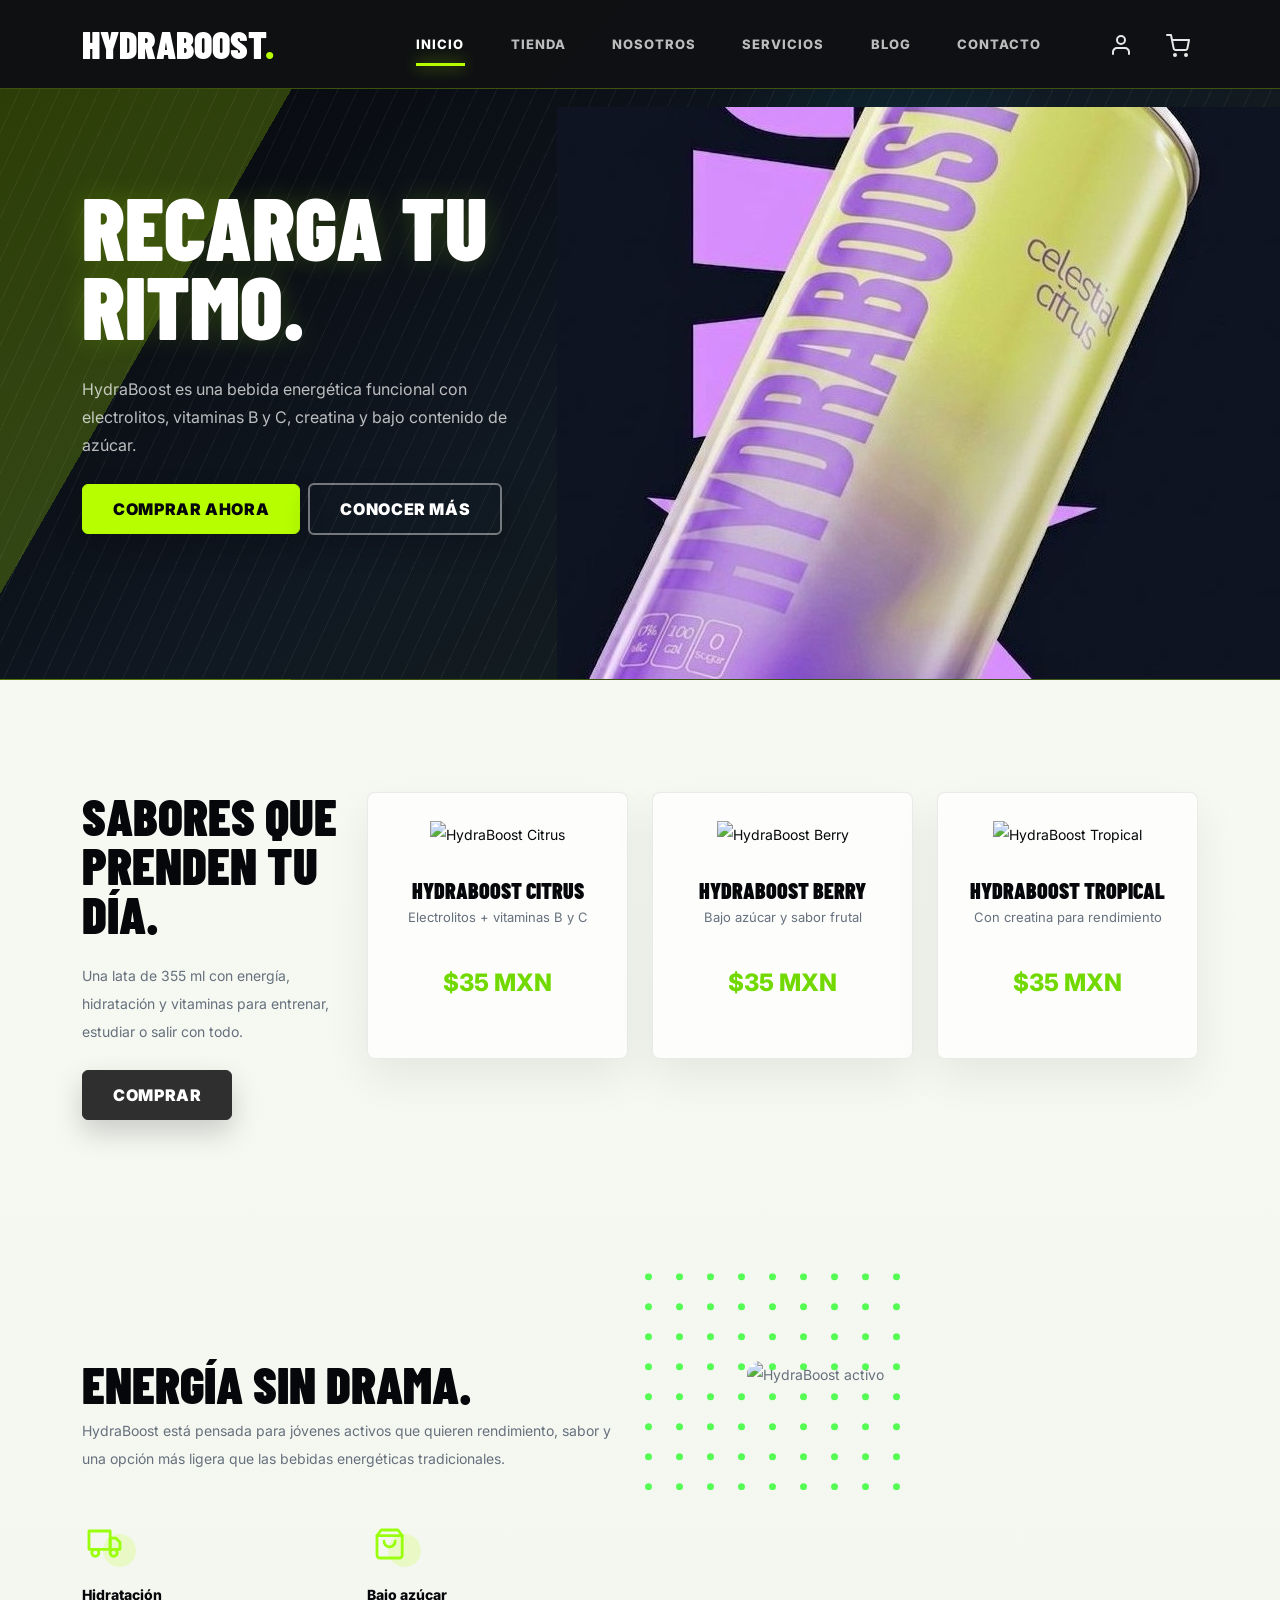
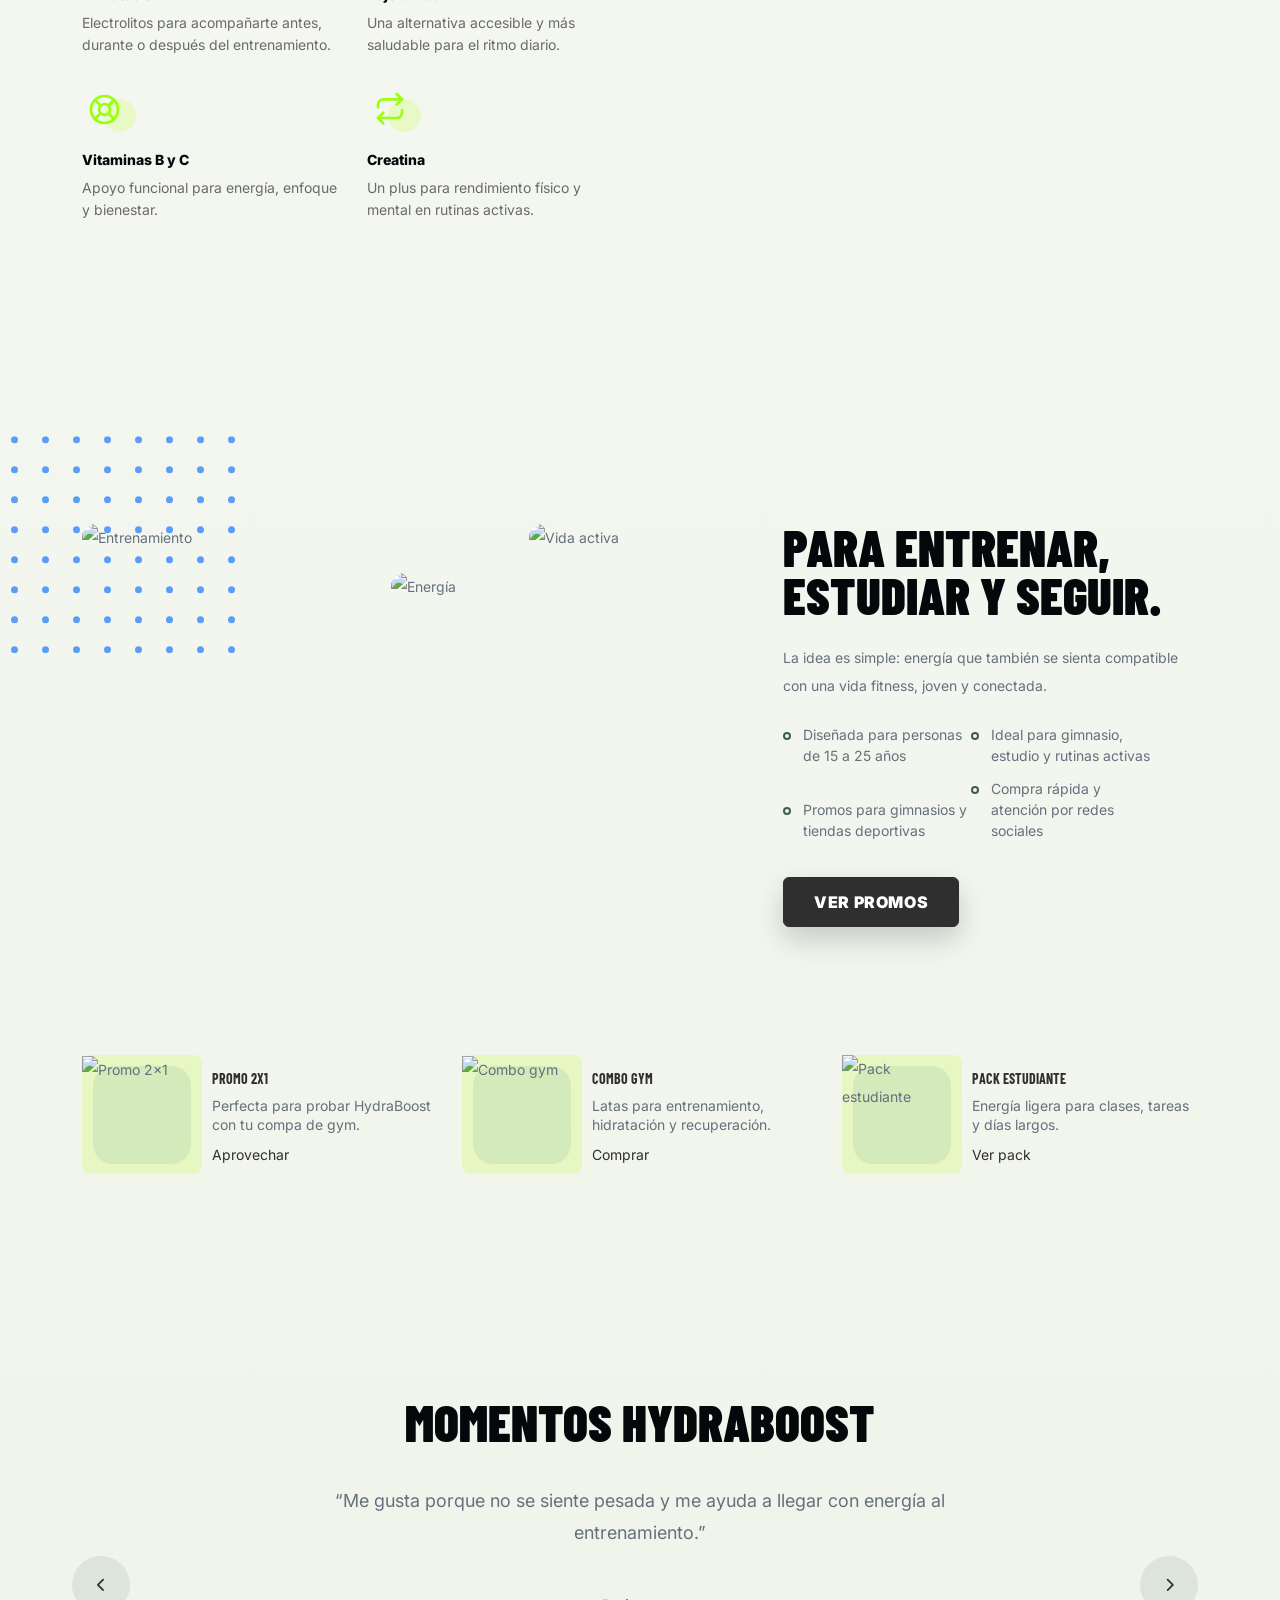
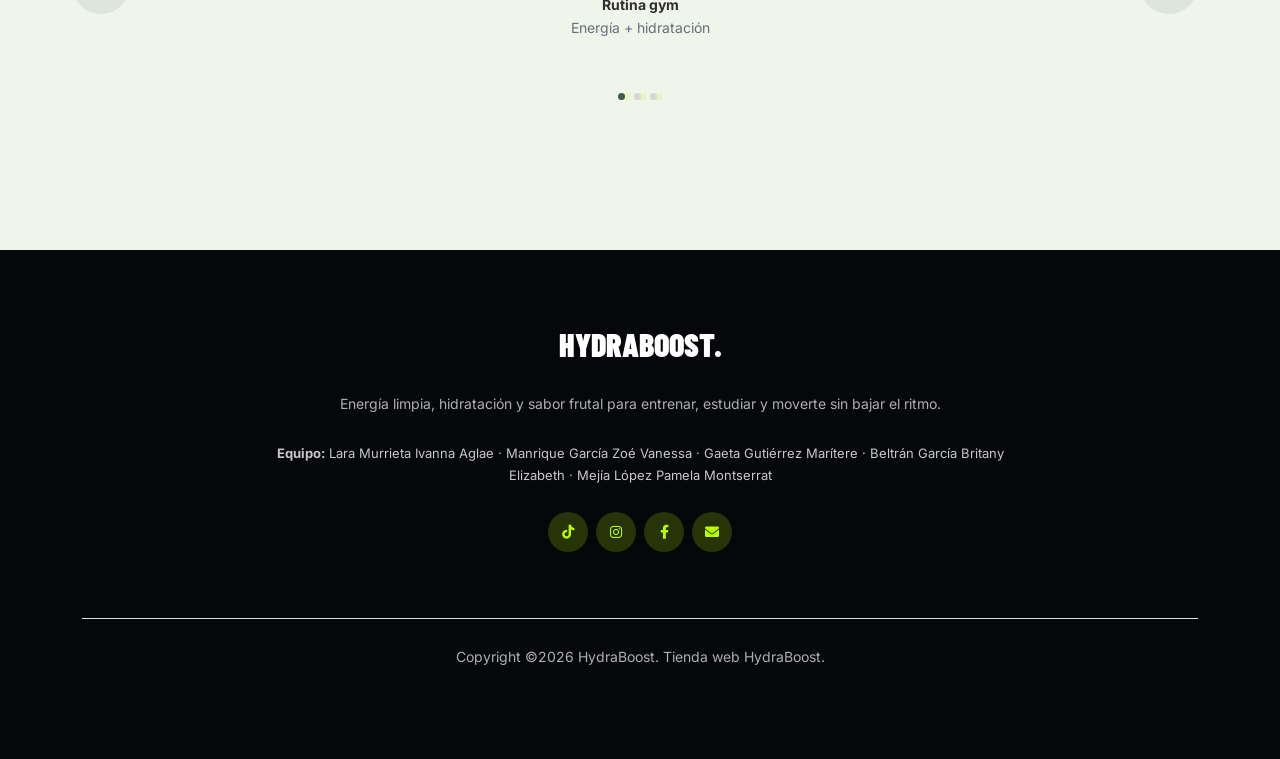
==== commit 104c134f: "Switch to energy drink speech" ====
--- a/index.html
+++ b/index.html
@@ -6,46 +6,44 @@
 * License: https://creativecommons.org/licenses/by/3.0/
 */ -->
 <!doctype html>
-<html lang="en">
+<html lang="es">
 <head>
   <meta charset="utf-8">
   <meta name="viewport" content="width=device-width, initial-scale=1, shrink-to-fit=no">
-  <meta name="author" content="Untree.co">
+  <meta name="author" content="Equipo HydraBoost">
   <link rel="shortcut icon" href="favicon.png">
 
-  <meta name="description" content="" />
-  <meta name="keywords" content="bootstrap, bootstrap4" />
+  <meta name="description" content="HydraBoost, bebida energ&eacute;tica funcional con hidrataci&oacute;n, vitaminas y bajo contenido de az&uacute;car." />
+  <meta name="keywords" content="HydraBoost, bebida energ&eacute;tica, hidrataci&oacute;n, vitaminas, fitness, tienda" />
 
 		<!-- Bootstrap CSS -->
 		<link href="css/bootstrap.min.css" rel="stylesheet">
 		<link href="https://cdnjs.cloudflare.com/ajax/libs/font-awesome/6.0.0-beta3/css/all.min.css" rel="stylesheet">
 		<link href="css/tiny-slider.css" rel="stylesheet">
 		<link href="css/style.css" rel="stylesheet">
-		<title>Furni Free Bootstrap 5 Template for Furniture and Interior Design Websites by Untree.co </title>
+		<title>Inicio | HydraBoost</title>
 	</head>
 
 	<body>
 
 		<!-- Start Header/Navigation -->
-		<nav class="custom-navbar navbar navbar navbar-expand-md navbar-dark bg-dark" arial-label="Furni navigation bar">
-
-			<div class="container">
-				<a class="navbar-brand" href="index.html">Furni<span>.</span></a>
-
-				<button class="navbar-toggler" type="button" data-bs-toggle="collapse" data-bs-target="#navbarsFurni" aria-controls="navbarsFurni" aria-expanded="false" aria-label="Toggle navigation">
+		<nav class="custom-navbar navbar navbar navbar-expand-md navbar-dark bg-dark" aria-label="Barra de navegaci&oacute;n HydraBoost">
+
+			<div class="container">
+				<a class="navbar-brand" href="index.html">HydraBoost<span>.</span></a>
+
+				<button class="navbar-toggler" type="button" data-bs-toggle="collapse" data-bs-target="#navbarsFurni" aria-controls="navbarsFurni" aria-expanded="false" aria-label="Abrir navegación">
 					<span class="navbar-toggler-icon"></span>
 				</button>
 
 				<div class="collapse navbar-collapse" id="navbarsFurni">
 					<ul class="custom-navbar-nav navbar-nav ms-auto mb-2 mb-md-0">
-						<li class="nav-item active">
-							<a class="nav-link" href="index.html">Home</a>
-						</li>
-						<li><a class="nav-link" href="shop.html">Shop</a></li>
-						<li><a class="nav-link" href="about.html">About us</a></li>
-						<li><a class="nav-link" href="services.html">Services</a></li>
+						<li class="nav-item active"><a class="nav-link" href="index.html">Inicio</a></li>
+						<li><a class="nav-link" href="shop.html">Tienda</a></li>
+						<li><a class="nav-link" href="about.html">Nosotros</a></li>
+						<li><a class="nav-link" href="services.html">Servicios</a></li>
 						<li><a class="nav-link" href="blog.html">Blog</a></li>
-						<li><a class="nav-link" href="contact.html">Contact us</a></li>
+						<li><a class="nav-link" href="contact.html">Contacto</a></li>
 					</ul>
 
 					<ul class="custom-navbar-cta navbar-nav mb-2 mb-md-0 ms-5">
@@ -54,7 +52,7 @@
 					</ul>
 				</div>
 			</div>
-				
+
 		</nav>
 		<!-- End Header/Navigation -->
 
@@ -64,14 +62,14 @@
 					<div class="row justify-content-between">
 						<div class="col-lg-5">
 							<div class="intro-excerpt">
-								<h1>Modern Interior <span clsas="d-block">Design Studio</span></h1>
-								<p class="mb-4">Donec vitae odio quis nisl dapibus malesuada. Nullam ac aliquet velit. Aliquam vulputate velit imperdiet dolor tempor tristique.</p>
-								<p><a href="" class="btn btn-secondary me-2">Shop Now</a><a href="#" class="btn btn-white-outline">Explore</a></p>
+								<h1>Recarga tu ritmo.</h1>
+								<p class="mb-4">HydraBoost es una bebida energ&eacute;tica funcional con electrolitos, vitaminas B y C, creatina y bajo contenido de az&uacute;car.</p>
+								<p><a href="shop.html" class="btn btn-secondary me-2">Comprar ahora</a><a href="about.html" class="btn btn-white-outline">Conocer m&aacute;s</a></p>
 							</div>
 						</div>
 						<div class="col-lg-7">
 							<div class="hero-img-wrap">
-								<img src="images/couch.png" class="img-fluid">
+								<img src="images/couch.png" alt="HydraBoost" class="img-fluid">
 							</div>
 						</div>
 					</div>
@@ -83,57 +81,38 @@
 		<div class="product-section">
 			<div class="container">
 				<div class="row">
-
-					<!-- Start Column 1 -->
 					<div class="col-md-12 col-lg-3 mb-5 mb-lg-0">
-						<h2 class="mb-4 section-title">Crafted with excellent material.</h2>
-						<p class="mb-4">Donec vitae odio quis nisl dapibus malesuada. Nullam ac aliquet velit. Aliquam vulputate velit imperdiet dolor tempor tristique. </p>
-						<p><a href="shop.html" class="btn">Explore</a></p>
-					</div> 
-					<!-- End Column 1 -->
-
-					<!-- Start Column 2 -->
+						<h2 class="mb-4 section-title">Sabores que prenden tu d&iacute;a.</h2>
+						<p class="mb-4">Una lata de 355 ml con energ&iacute;a, hidrataci&oacute;n y vitaminas para entrenar, estudiar o salir con todo.</p>
+						<p><a href="shop.html" class="btn">Comprar</a></p>
+					</div>
 					<div class="col-12 col-md-4 col-lg-3 mb-5 mb-md-0">
 						<a class="product-item" href="cart.html">
-							<img src="images/product-1.png" class="img-fluid product-thumbnail">
-							<h3 class="product-title">Nordic Chair</h3>
-							<strong class="product-price">$50.00</strong>
-
-							<span class="icon-cross">
-								<img src="images/cross.svg" class="img-fluid">
-							</span>
+							<img src="images/product-1.png" alt="HydraBoost Citrus" class="img-fluid product-thumbnail">
+							<h3 class="product-title">HydraBoost Citrus</h3>
+							<p class="product-note">Electrolitos + vitaminas B y C</p>
+							<strong class="product-price">$35 MXN</strong>
+							<span class="icon-cross"><img src="images/cross.svg" alt="Agregar" class="img-fluid"></span>
 						</a>
-					</div> 
-					<!-- End Column 2 -->
-
-					<!-- Start Column 3 -->
+					</div>
 					<div class="col-12 col-md-4 col-lg-3 mb-5 mb-md-0">
 						<a class="product-item" href="cart.html">
-							<img src="images/product-2.png" class="img-fluid product-thumbnail">
-							<h3 class="product-title">Kruzo Aero Chair</h3>
-							<strong class="product-price">$78.00</strong>
-
-							<span class="icon-cross">
-								<img src="images/cross.svg" class="img-fluid">
-							</span>
+							<img src="images/product-2.png" alt="HydraBoost Berry" class="img-fluid product-thumbnail">
+							<h3 class="product-title">HydraBoost Berry</h3>
+							<p class="product-note">Bajo az&uacute;car y sabor frutal</p>
+							<strong class="product-price">$35 MXN</strong>
+							<span class="icon-cross"><img src="images/cross.svg" alt="Agregar" class="img-fluid"></span>
 						</a>
 					</div>
-					<!-- End Column 3 -->
-
-					<!-- Start Column 4 -->
 					<div class="col-12 col-md-4 col-lg-3 mb-5 mb-md-0">
 						<a class="product-item" href="cart.html">
-							<img src="images/product-3.png" class="img-fluid product-thumbnail">
-							<h3 class="product-title">Ergonomic Chair</h3>
-							<strong class="product-price">$43.00</strong>
-
-							<span class="icon-cross">
-								<img src="images/cross.svg" class="img-fluid">
-							</span>
+							<img src="images/product-3.png" alt="HydraBoost Tropical" class="img-fluid product-thumbnail">
+							<h3 class="product-title">HydraBoost Tropical</h3>
+							<p class="product-note">Con creatina para rendimiento</p>
+							<strong class="product-price">$35 MXN</strong>
+							<span class="icon-cross"><img src="images/cross.svg" alt="Agregar" class="img-fluid"></span>
 						</a>
 					</div>
-					<!-- End Column 4 -->
-
 				</div>
 			</div>
 		</div>
@@ -144,59 +123,16 @@
 			<div class="container">
 				<div class="row justify-content-between">
 					<div class="col-lg-6">
-						<h2 class="section-title">Why Choose Us</h2>
-						<p>Donec vitae odio quis nisl dapibus malesuada. Nullam ac aliquet velit. Aliquam vulputate velit imperdiet dolor tempor tristique.</p>
-
+						<h2 class="section-title">Energ&iacute;a sin drama.</h2>
+						<p>HydraBoost est&aacute; pensada para j&oacute;venes activos que quieren rendimiento, sabor y una opci&oacute;n m&aacute;s ligera que las bebidas energ&eacute;ticas tradicionales.</p>
 						<div class="row my-5">
-							<div class="col-6 col-md-6">
-								<div class="feature">
-									<div class="icon">
-										<img src="images/truck.svg" alt="Image" class="imf-fluid">
-									</div>
-									<h3>Fast &amp; Free Shipping</h3>
-									<p>Donec vitae odio quis nisl dapibus malesuada. Nullam ac aliquet velit. Aliquam vulputate.</p>
-								</div>
-							</div>
-
-							<div class="col-6 col-md-6">
-								<div class="feature">
-									<div class="icon">
-										<img src="images/bag.svg" alt="Image" class="imf-fluid">
-									</div>
-									<h3>Easy to Shop</h3>
-									<p>Donec vitae odio quis nisl dapibus malesuada. Nullam ac aliquet velit. Aliquam vulputate.</p>
-								</div>
-							</div>
-
-							<div class="col-6 col-md-6">
-								<div class="feature">
-									<div class="icon">
-										<img src="images/support.svg" alt="Image" class="imf-fluid">
-									</div>
-									<h3>24/7 Support</h3>
-									<p>Donec vitae odio quis nisl dapibus malesuada. Nullam ac aliquet velit. Aliquam vulputate.</p>
-								</div>
-							</div>
-
-							<div class="col-6 col-md-6">
-								<div class="feature">
-									<div class="icon">
-										<img src="images/return.svg" alt="Image" class="imf-fluid">
-									</div>
-									<h3>Hassle Free Returns</h3>
-									<p>Donec vitae odio quis nisl dapibus malesuada. Nullam ac aliquet velit. Aliquam vulputate.</p>
-								</div>
-							</div>
-
-						</div>
-					</div>
-
-					<div class="col-lg-5">
-						<div class="img-wrap">
-							<img src="images/why-choose-us-img.jpg" alt="Image" class="img-fluid">
-						</div>
-					</div>
-
+							<div class="col-6 col-md-6"><div class="feature"><div class="icon"><img src="images/truck.svg" alt="Electrolitos" class="imf-fluid"></div><h3>Hidrataci&oacute;n</h3><p>Electrolitos para acompa&ntilde;arte antes, durante o despu&eacute;s del entrenamiento.</p></div></div>
+							<div class="col-6 col-md-6"><div class="feature"><div class="icon"><img src="images/bag.svg" alt="Bajo az&uacute;car" class="imf-fluid"></div><h3>Bajo az&uacute;car</h3><p>Una alternativa accesible y m&aacute;s saludable para el ritmo diario.</p></div></div>
+							<div class="col-6 col-md-6"><div class="feature"><div class="icon"><img src="images/support.svg" alt="Vitaminas" class="imf-fluid"></div><h3>Vitaminas B y C</h3><p>Apoyo funcional para energ&iacute;a, enfoque y bienestar.</p></div></div>
+							<div class="col-6 col-md-6"><div class="feature"><div class="icon"><img src="images/return.svg" alt="Creatina" class="imf-fluid"></div><h3>Creatina</h3><p>Un plus para rendimiento f&iacute;sico y mental en rutinas activas.</p></div></div>
+						</div>
+					</div>
+					<div class="col-lg-5"><div class="img-wrap"><img src="images/why-choose-us-img.jpg" alt="HydraBoost activo" class="img-fluid"></div></div>
 				</div>
 			</div>
 		</div>
@@ -206,24 +142,12 @@
 		<div class="we-help-section">
 			<div class="container">
 				<div class="row justify-content-between">
-					<div class="col-lg-7 mb-5 mb-lg-0">
-						<div class="imgs-grid">
-							<div class="grid grid-1"><img src="images/img-grid-1.jpg" alt="Untree.co"></div>
-							<div class="grid grid-2"><img src="images/img-grid-2.jpg" alt="Untree.co"></div>
-							<div class="grid grid-3"><img src="images/img-grid-3.jpg" alt="Untree.co"></div>
-						</div>
-					</div>
+					<div class="col-lg-7 mb-5 mb-lg-0"><div class="imgs-grid"><div class="grid grid-1"><img src="images/img-grid-1.jpg" alt="Entrenamiento"></div><div class="grid grid-2"><img src="images/img-grid-2.jpg" alt="Vida activa"></div><div class="grid grid-3"><img src="images/img-grid-3.jpg" alt="Energ&iacute;a"></div></div></div>
 					<div class="col-lg-5 ps-lg-5">
-						<h2 class="section-title mb-4">We Help You Make Modern Interior Design</h2>
-						<p>Donec facilisis quam ut purus rutrum lobortis. Donec vitae odio quis nisl dapibus malesuada. Nullam ac aliquet velit. Aliquam vulputate velit imperdiet dolor tempor tristique. Pellentesque habitant morbi tristique senectus et netus et malesuada</p>
-
-						<ul class="list-unstyled custom-list my-4">
-							<li>Donec vitae odio quis nisl dapibus malesuada</li>
-							<li>Donec vitae odio quis nisl dapibus malesuada</li>
-							<li>Donec vitae odio quis nisl dapibus malesuada</li>
-							<li>Donec vitae odio quis nisl dapibus malesuada</li>
-						</ul>
-						<p><a herf="#" class="btn">Explore</a></p>
+						<h2 class="section-title mb-4">Para entrenar, estudiar y seguir.</h2>
+						<p>La idea es simple: energ&iacute;a que tambi&eacute;n se sienta compatible con una vida fitness, joven y conectada.</p>
+						<ul class="list-unstyled custom-list my-4"><li>Dise&ntilde;ada para personas de 15 a 25 a&ntilde;os</li><li>Ideal para gimnasio, estudio y rutinas activas</li><li>Promos para gimnasios y tiendas deportivas</li><li>Compra r&aacute;pida y atenci&oacute;n por redes sociales</li></ul>
+						<p><a href="shop.html" class="btn">Ver promos</a></p>
 					</div>
 				</div>
 			</div>
@@ -231,192 +155,47 @@
 		<!-- End We Help Section -->
 
 		<!-- Start Popular Product -->
-		<div class="popular-product">
-			<div class="container">
-				<div class="row">
-
-					<div class="col-12 col-md-6 col-lg-4 mb-4 mb-lg-0">
-						<div class="product-item-sm d-flex">
-							<div class="thumbnail">
-								<img src="images/product-1.png" alt="Image" class="img-fluid">
-							</div>
-							<div class="pt-3">
-								<h3>Nordic Chair</h3>
-								<p>Donec facilisis quam ut purus rutrum lobortis. Donec vitae odio </p>
-								<p><a href="#">Read More</a></p>
-							</div>
-						</div>
-					</div>
-
-					<div class="col-12 col-md-6 col-lg-4 mb-4 mb-lg-0">
-						<div class="product-item-sm d-flex">
-							<div class="thumbnail">
-								<img src="images/product-2.png" alt="Image" class="img-fluid">
-							</div>
-							<div class="pt-3">
-								<h3>Kruzo Aero Chair</h3>
-								<p>Donec facilisis quam ut purus rutrum lobortis. Donec vitae odio </p>
-								<p><a href="#">Read More</a></p>
-							</div>
-						</div>
-					</div>
-
-					<div class="col-12 col-md-6 col-lg-4 mb-4 mb-lg-0">
-						<div class="product-item-sm d-flex">
-							<div class="thumbnail">
-								<img src="images/product-3.png" alt="Image" class="img-fluid">
-							</div>
-							<div class="pt-3">
-								<h3>Ergonomic Chair</h3>
-								<p>Donec facilisis quam ut purus rutrum lobortis. Donec vitae odio </p>
-								<p><a href="#">Read More</a></p>
-							</div>
-						</div>
-					</div>
-
-				</div>
-			</div>
-		</div>
+		<div class="popular-product"><div class="container"><div class="row">
+			<div class="col-12 col-md-6 col-lg-4 mb-4 mb-lg-0"><div class="product-item-sm d-flex"><div class="thumbnail"><img src="images/product-1.png" alt="Promo 2x1" class="img-fluid"></div><div class="pt-3"><h3>Promo 2x1</h3><p>Perfecta para probar HydraBoost con tu compa de gym.</p><p><a href="shop.html">Aprovechar</a></p></div></div></div>
+			<div class="col-12 col-md-6 col-lg-4 mb-4 mb-lg-0"><div class="product-item-sm d-flex"><div class="thumbnail"><img src="images/product-2.png" alt="Combo gym" class="img-fluid"></div><div class="pt-3"><h3>Combo Gym</h3><p>Latas para entrenamiento, hidrataci&oacute;n y recuperaci&oacute;n.</p><p><a href="shop.html">Comprar</a></p></div></div></div>
+			<div class="col-12 col-md-6 col-lg-4 mb-4 mb-lg-0"><div class="product-item-sm d-flex"><div class="thumbnail"><img src="images/product-3.png" alt="Pack estudiante" class="img-fluid"></div><div class="pt-3"><h3>Pack Estudiante</h3><p>Energ&iacute;a ligera para clases, tareas y d&iacute;as largos.</p><p><a href="shop.html">Ver pack</a></p></div></div></div>
+		</div></div></div>
 		<!-- End Popular Product -->
 
 		<!-- Start Testimonial Slider -->
-		<div class="testimonial-section">
-			<div class="container">
-				<div class="row">
-					<div class="col-lg-7 mx-auto text-center">
-						<h2 class="section-title">Testimonials</h2>
-					</div>
-				</div>
-
-				<div class="row justify-content-center">
-					<div class="col-lg-12">
-						<div class="testimonial-slider-wrap text-center">
-
-							<div id="testimonial-nav">
-								<span class="prev" data-controls="prev"><span class="fa fa-chevron-left"></span></span>
-								<span class="next" data-controls="next"><span class="fa fa-chevron-right"></span></span>
-							</div>
-
-							<div class="testimonial-slider">
-								
-								<div class="item">
-									<div class="row justify-content-center">
-										<div class="col-lg-8 mx-auto">
-
-											<div class="testimonial-block text-center">
-												<blockquote class="mb-5">
-													<p>&ldquo;Donec facilisis quam ut purus rutrum lobortis. Donec vitae odio quis nisl dapibus malesuada. Nullam ac aliquet velit. Aliquam vulputate velit imperdiet dolor tempor tristique. Pellentesque habitant morbi tristique senectus et netus et malesuada fames ac turpis egestas. Integer convallis volutpat dui quis scelerisque.&rdquo;</p>
-												</blockquote>
-
-												<div class="author-info">
-													<div class="author-pic">
-														<img src="images/person-1.png" alt="Maria Jones" class="img-fluid">
-													</div>
-													<h3 class="font-weight-bold">Maria Jones</h3>
-													<span class="position d-block mb-3">CEO, Co-Founder, XYZ Inc.</span>
-												</div>
-											</div>
-
-										</div>
-									</div>
-								</div> 
-								<!-- END item -->
-
-								<div class="item">
-									<div class="row justify-content-center">
-										<div class="col-lg-8 mx-auto">
-
-											<div class="testimonial-block text-center">
-												<blockquote class="mb-5">
-													<p>&ldquo;Donec facilisis quam ut purus rutrum lobortis. Donec vitae odio quis nisl dapibus malesuada. Nullam ac aliquet velit. Aliquam vulputate velit imperdiet dolor tempor tristique. Pellentesque habitant morbi tristique senectus et netus et malesuada fames ac turpis egestas. Integer convallis volutpat dui quis scelerisque.&rdquo;</p>
-												</blockquote>
-
-												<div class="author-info">
-													<div class="author-pic">
-														<img src="images/person-1.png" alt="Maria Jones" class="img-fluid">
-													</div>
-													<h3 class="font-weight-bold">Maria Jones</h3>
-													<span class="position d-block mb-3">CEO, Co-Founder, XYZ Inc.</span>
-												</div>
-											</div>
-
-										</div>
-									</div>
-								</div> 
-								<!-- END item -->
-
-								<div class="item">
-									<div class="row justify-content-center">
-										<div class="col-lg-8 mx-auto">
-
-											<div class="testimonial-block text-center">
-												<blockquote class="mb-5">
-													<p>&ldquo;Donec facilisis quam ut purus rutrum lobortis. Donec vitae odio quis nisl dapibus malesuada. Nullam ac aliquet velit. Aliquam vulputate velit imperdiet dolor tempor tristique. Pellentesque habitant morbi tristique senectus et netus et malesuada fames ac turpis egestas. Integer convallis volutpat dui quis scelerisque.&rdquo;</p>
-												</blockquote>
-
-												<div class="author-info">
-													<div class="author-pic">
-														<img src="images/person-1.png" alt="Maria Jones" class="img-fluid">
-													</div>
-													<h3 class="font-weight-bold">Maria Jones</h3>
-													<span class="position d-block mb-3">CEO, Co-Founder, XYZ Inc.</span>
-												</div>
-											</div>
-
-										</div>
-									</div>
-								</div> 
-								<!-- END item -->
-
-							</div>
-
-						</div>
-					</div>
-				</div>
-			</div>
-		</div>
+		<div class="testimonial-section before-footer-section"><div class="container"><div class="row"><div class="col-lg-7 mx-auto text-center"><h2 class="section-title">Momentos HydraBoost</h2></div></div><div class="row justify-content-center"><div class="col-lg-12"><div class="testimonial-slider-wrap text-center"><div id="testimonial-nav"><span class="prev" data-controls="prev"><span class="fa fa-chevron-left"></span></span><span class="next" data-controls="next"><span class="fa fa-chevron-right"></span></span></div><div class="testimonial-slider">
+			<div class="item"><div class="row justify-content-center"><div class="col-lg-8 mx-auto"><div class="testimonial-block text-center"><blockquote class="mb-5"><p>&ldquo;Me gusta porque no se siente pesada y me ayuda a llegar con energ&iacute;a al entrenamiento.&rdquo;</p></blockquote><div class="author-info"><h3 class="font-weight-bold">Rutina gym</h3><span class="position d-block mb-3">Energ&iacute;a + hidrataci&oacute;n</span></div></div></div></div></div>
+			<div class="item"><div class="row justify-content-center"><div class="col-lg-8 mx-auto"><div class="testimonial-block text-center"><blockquote class="mb-5"><p>&ldquo;El sabor frutal y el bajo az&uacute;car la hacen buena para d&iacute;as de clases largas.&rdquo;</p></blockquote><div class="author-info"><h3 class="font-weight-bold">Modo estudiante</h3><span class="position d-block mb-3">Enfoque sin exceso</span></div></div></div></div></div>
+			<div class="item"><div class="row justify-content-center"><div class="col-lg-8 mx-auto"><div class="testimonial-block text-center"><blockquote class="mb-5"><p>&ldquo;La lata se ve moderna, deportiva y lista para redes. Eso ayuda a que se antoje.&rdquo;</p></blockquote><div class="author-info"><h3 class="font-weight-bold">Marca joven</h3><span class="position d-block mb-3">Dise&ntilde;o llamativo</span></div></div></div></div></div>
+		</div></div></div></div></div></div>
 		<!-- End Testimonial Slider -->
 
 		<!-- Start Footer Section -->
 		<footer class="footer-section">
 			<div class="container relative">
-
 				<div class="row g-5 mb-5 justify-content-center">
 					<div class="col-lg-8 mx-auto text-center">
-						<div class="mb-4 footer-logo-wrap"><a href="#" class="footer-logo">Furni<span>.</span></a></div>
-						<p class="mb-4">Donec facilisis quam ut purus rutrum lobortis. Donec vitae odio quis nisl dapibus malesuada. Nullam ac aliquet velit. Aliquam vulputate velit imperdiet dolor tempor tristique. Pellentesque habitant</p>
-
+						<div class="mb-4 footer-logo-wrap"><a href="index.html" class="footer-logo">HydraBoost<span>.</span></a></div>
+						<p class="mb-4">Energ&iacute;a limpia, hidrataci&oacute;n y sabor frutal para entrenar, estudiar y moverte sin bajar el ritmo.</p>
+						<p class="footer-team mb-4"><strong>Equipo:</strong> Lara Murrieta Ivanna Aglae &middot; Manrique Garc&iacute;a Zo&eacute; Vanessa &middot; Gaeta Guti&eacute;rrez Mar&iacute;tere &middot; Beltr&aacute;n Garc&iacute;a Britany Elizabeth &middot; Mej&iacute;a L&oacute;pez Pamela Montserrat</p>
 						<ul class="list-unstyled custom-social">
-							<li><a href="#"><span class="fa fa-brands fa-facebook-f"></span></a></li>
-							<li><a href="#"><span class="fa fa-brands fa-twitter"></span></a></li>
-							<li><a href="#"><span class="fa fa-brands fa-instagram"></span></a></li>
-							<li><a href="#"><span class="fa fa-brands fa-linkedin"></span></a></li>
+							<li><a href="#" aria-label="TikTok"><span class="fa fa-brands fa-tiktok"></span></a></li>
+							<li><a href="#" aria-label="Instagram"><span class="fa fa-brands fa-instagram"></span></a></li>
+							<li><a href="#" aria-label="Facebook"><span class="fa fa-brands fa-facebook-f"></span></a></li>
+							<li><a href="#" aria-label="Correo"><span class="fa fa-envelope"></span></a></li>
 						</ul>
 					</div>
-
-
-				</div>
-
+				</div>
 				<div class="border-top copyright">
 					<div class="row pt-4">
-						<div class="col-lg-6">
-							<p class="mb-2 text-center text-lg-start">Copyright &copy;<script>document.write(new Date().getFullYear());</script>. All Rights Reserved. &mdash; Designed with love by <a href="https://untree.co">Untree.co</a> Distributed By <a hreff="https://themewagon.com">ThemeWagon</a>  <!-- License information: https://untree.co/license/ -->
-            </p>
-						</div>
-
-						<div class="col-lg-6 text-center text-lg-end">
-							<ul class="list-unstyled d-inline-flex ms-auto">
-								<li class="me-4"><a href="#">Terms &amp; Conditions</a></li>
-								<li><a href="#">Privacy Policy</a></li>
-							</ul>
-						</div>
-
-					</div>
-				</div>
-
+						<div class="col-lg-8 mx-auto text-center">
+							<p class="mb-2">Copyright &copy;<script>document.write(new Date().getFullYear());</script> HydraBoost. Tienda web HydraBoost.</p>
+						</div>
+					</div>
+				</div>
 			</div>
 		</footer>
-		<!-- End Footer Section -->	
+		<!-- End Footer Section -->
 
 
 		<script src="js/bootstrap.bundle.min.js"></script>
--- a/css/style.css
+++ b/css/style.css
@@ -1038,10 +1038,41 @@
   margin-right: auto;
 }
 
+.footer-section .footer-team {
+  color: rgba(255, 255, 255, 0.78);
+  font-size: 13px;
+  line-height: 1.7;
+}
+
 .footer-section .custom-social {
   padding-left: 0;
 }
 
+.product-section .product-item .product-note {
+  min-height: 48px;
+  color: var(--fuel-muted);
+  font-size: 13px;
+  line-height: 1.35;
+  margin: 8px 0 12px;
+}
+
+.team-card {
+  padding: 28px;
+  border: 1px solid rgba(6, 7, 10, 0.08);
+  border-radius: 8px;
+  background: rgba(255, 255, 255, 0.82);
+  box-shadow: 0 18px 45px rgba(6, 7, 10, 0.07);
+}
+
+.team-card h3 {
+  font-family: var(--fuel-display);
+  font-size: 28px;
+  font-weight: 900;
+  line-height: 1;
+  color: var(--fuel-black);
+  text-transform: uppercase;
+}
+
 .thankyou-icon:before {
   background: rgba(183, 255, 0, 0.18);
 }
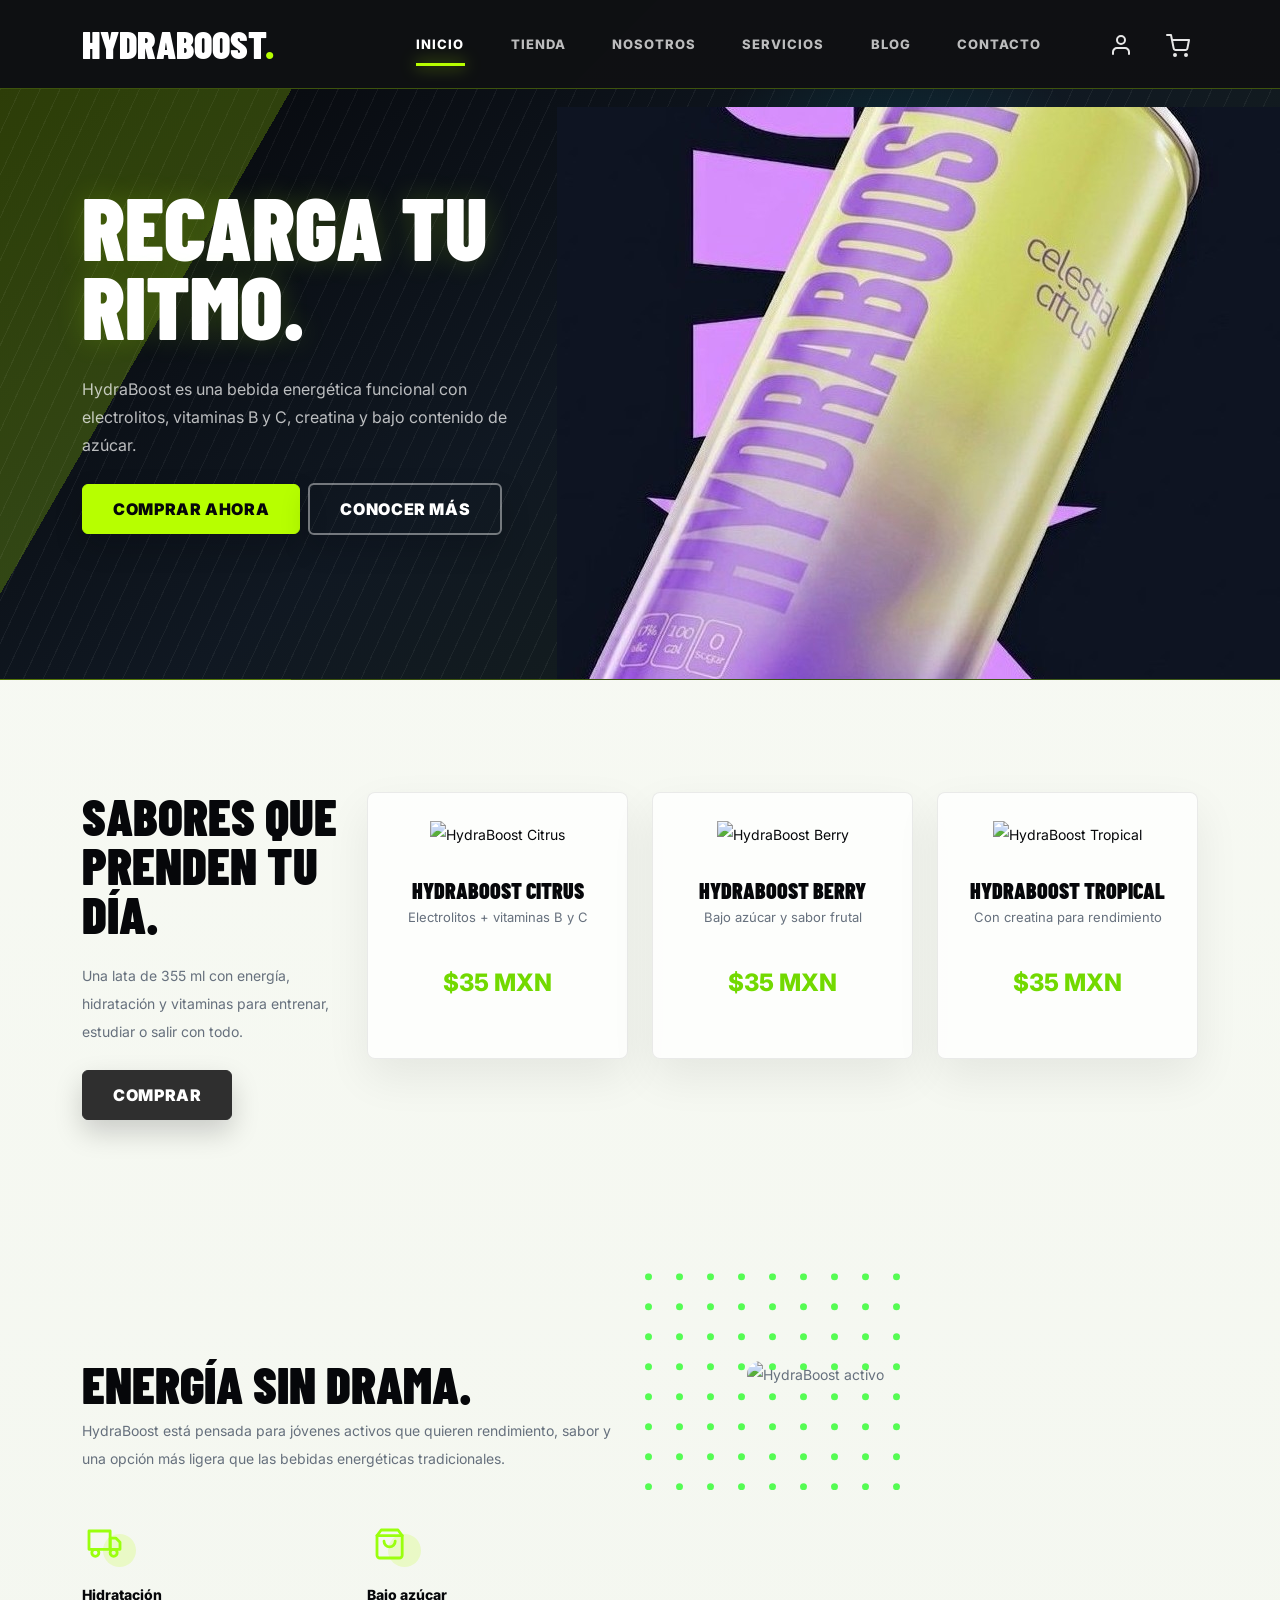
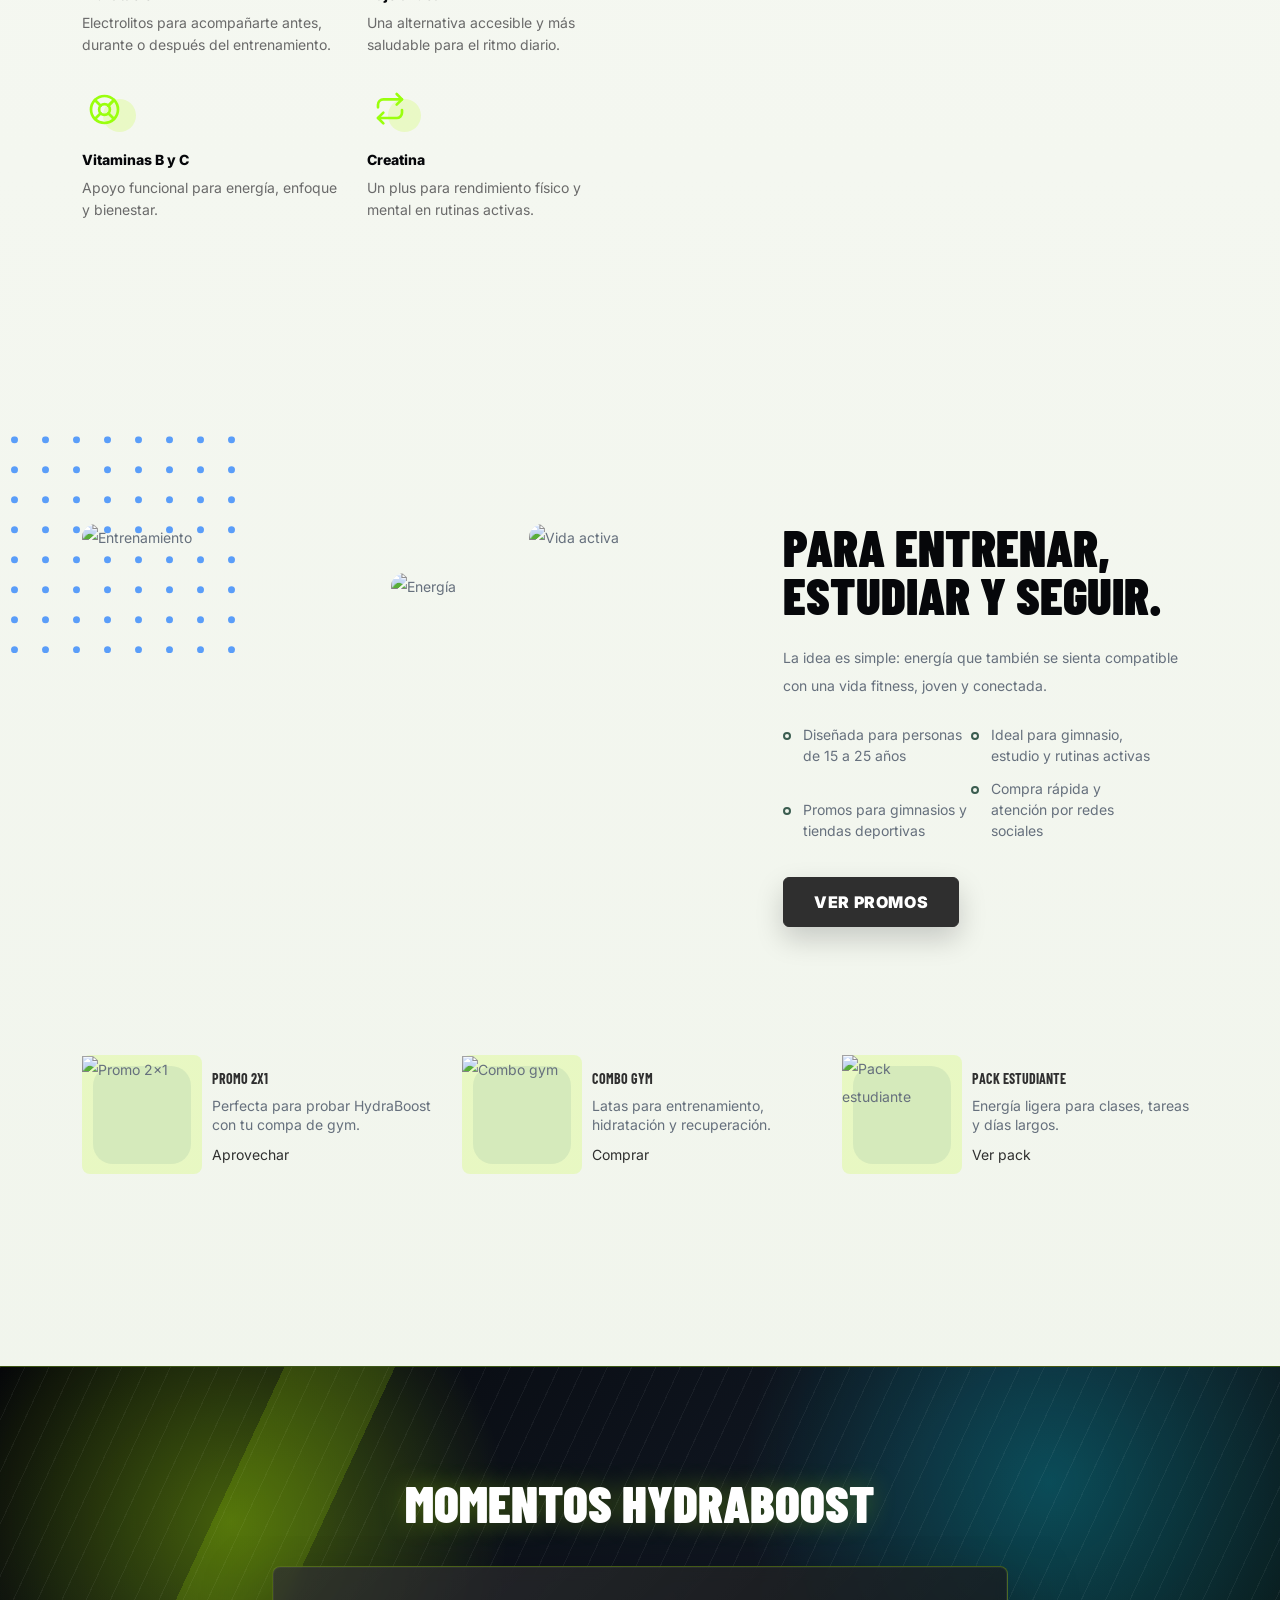
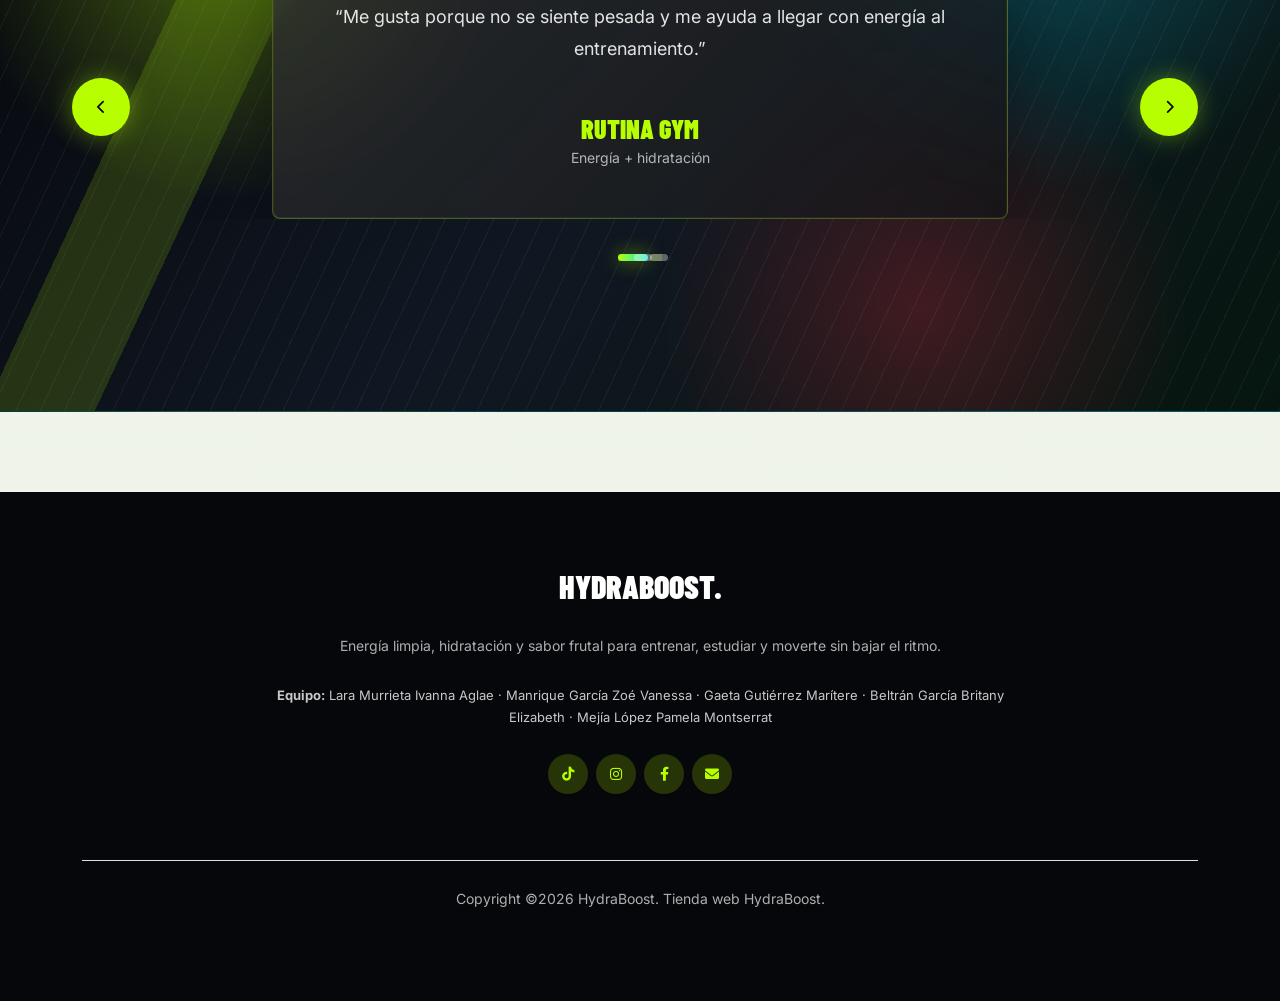
==== commit aa8806fd: "Bugfix on index images" ====
--- a/index.html
+++ b/index.html
@@ -69,7 +69,7 @@
 						</div>
 						<div class="col-lg-7">
 							<div class="hero-img-wrap">
-								<img src="images/couch.png" alt="HydraBoost" class="img-fluid">
+								<img src="images/principal.png" alt="HydraBoost" class="img-fluid">
 							</div>
 						</div>
 					</div>
--- a/css/style.css
+++ b/css/style.css
@@ -1073,6 +1073,97 @@
   text-transform: uppercase;
 }
 
+.testimonial-section {
+  position: relative;
+  overflow: hidden;
+  margin: 5rem 0;
+  padding: 5rem 0 8rem;
+  background:
+    radial-gradient(circle at 18% 24%, rgba(183, 255, 0, 0.34), transparent 24%),
+    radial-gradient(circle at 82% 18%, rgba(0, 229, 255, 0.26), transparent 26%),
+    radial-gradient(circle at 72% 84%, rgba(255, 42, 61, 0.22), transparent 25%),
+    linear-gradient(135deg, #050609 0%, #101722 52%, #06160f 100%);
+  border-top: 1px solid rgba(183, 255, 0, 0.28);
+  border-bottom: 1px solid rgba(0, 229, 255, 0.22);
+}
+
+.testimonial-section:before {
+  content: "";
+  position: absolute;
+  inset: 0;
+  background:
+    linear-gradient(115deg, transparent 0 18%, rgba(183, 255, 0, 0.15) 18% 25%, transparent 25% 100%),
+    repeating-linear-gradient(115deg, rgba(255, 255, 255, 0.05) 0 1px, transparent 1px 22px);
+  pointer-events: none;
+}
+
+.testimonial-section .container {
+  position: relative;
+  z-index: 1;
+}
+
+.testimonial-section .section-title {
+  color: #ffffff;
+  text-shadow: 0 0 26px rgba(183, 255, 0, 0.28);
+}
+
+.testimonial-slider-wrap .item .testimonial-block {
+  max-width: 840px;
+  margin: 0 auto;
+  padding: 34px 34px 30px;
+  border: 1px solid rgba(183, 255, 0, 0.28);
+  border-radius: 8px;
+  background:
+    linear-gradient(135deg, rgba(255, 255, 255, 0.12), rgba(255, 255, 255, 0.04)),
+    rgba(6, 7, 10, 0.72);
+  box-shadow: 0 24px 70px rgba(0, 0, 0, 0.34), inset 0 0 0 1px rgba(255, 255, 255, 0.05);
+  backdrop-filter: blur(8px);
+}
+
+.testimonial-slider-wrap .item .testimonial-block blockquote {
+  color: rgba(255, 255, 255, 0.88);
+}
+
+.testimonial-slider-wrap .item .testimonial-block blockquote p {
+  margin-bottom: 0;
+}
+
+.testimonial-slider-wrap .item .testimonial-block .author-info h3 {
+  color: var(--fuel-lime);
+  font-family: var(--fuel-display);
+  font-size: 26px;
+  font-weight: 900;
+  text-transform: uppercase;
+}
+
+.testimonial-slider-wrap .item .testimonial-block .author-info .position {
+  color: rgba(255, 255, 255, 0.68);
+}
+
+.testimonial-slider-wrap #testimonial-nav > span {
+  background: var(--fuel-lime);
+  color: var(--fuel-black);
+  box-shadow: 0 0 24px rgba(183, 255, 0, 0.38);
+}
+
+.testimonial-slider-wrap #testimonial-nav > span:hover {
+  background: var(--fuel-cyan);
+  color: var(--fuel-black);
+}
+
+.testimonial-slider-wrap .tns-nav button:before {
+  width: 18px;
+  border-radius: 999px;
+  background-color: rgba(255, 255, 255, 0.34);
+}
+
+.testimonial-slider-wrap .tns-nav button:hover:before,
+.testimonial-slider-wrap .tns-nav button.tns-nav-active:before {
+  width: 30px;
+  background: linear-gradient(90deg, var(--fuel-lime), var(--fuel-cyan));
+  box-shadow: 0 0 18px rgba(183, 255, 0, 0.55);
+}
+
 .thankyou-icon:before {
   background: rgba(183, 255, 0, 0.18);
 }
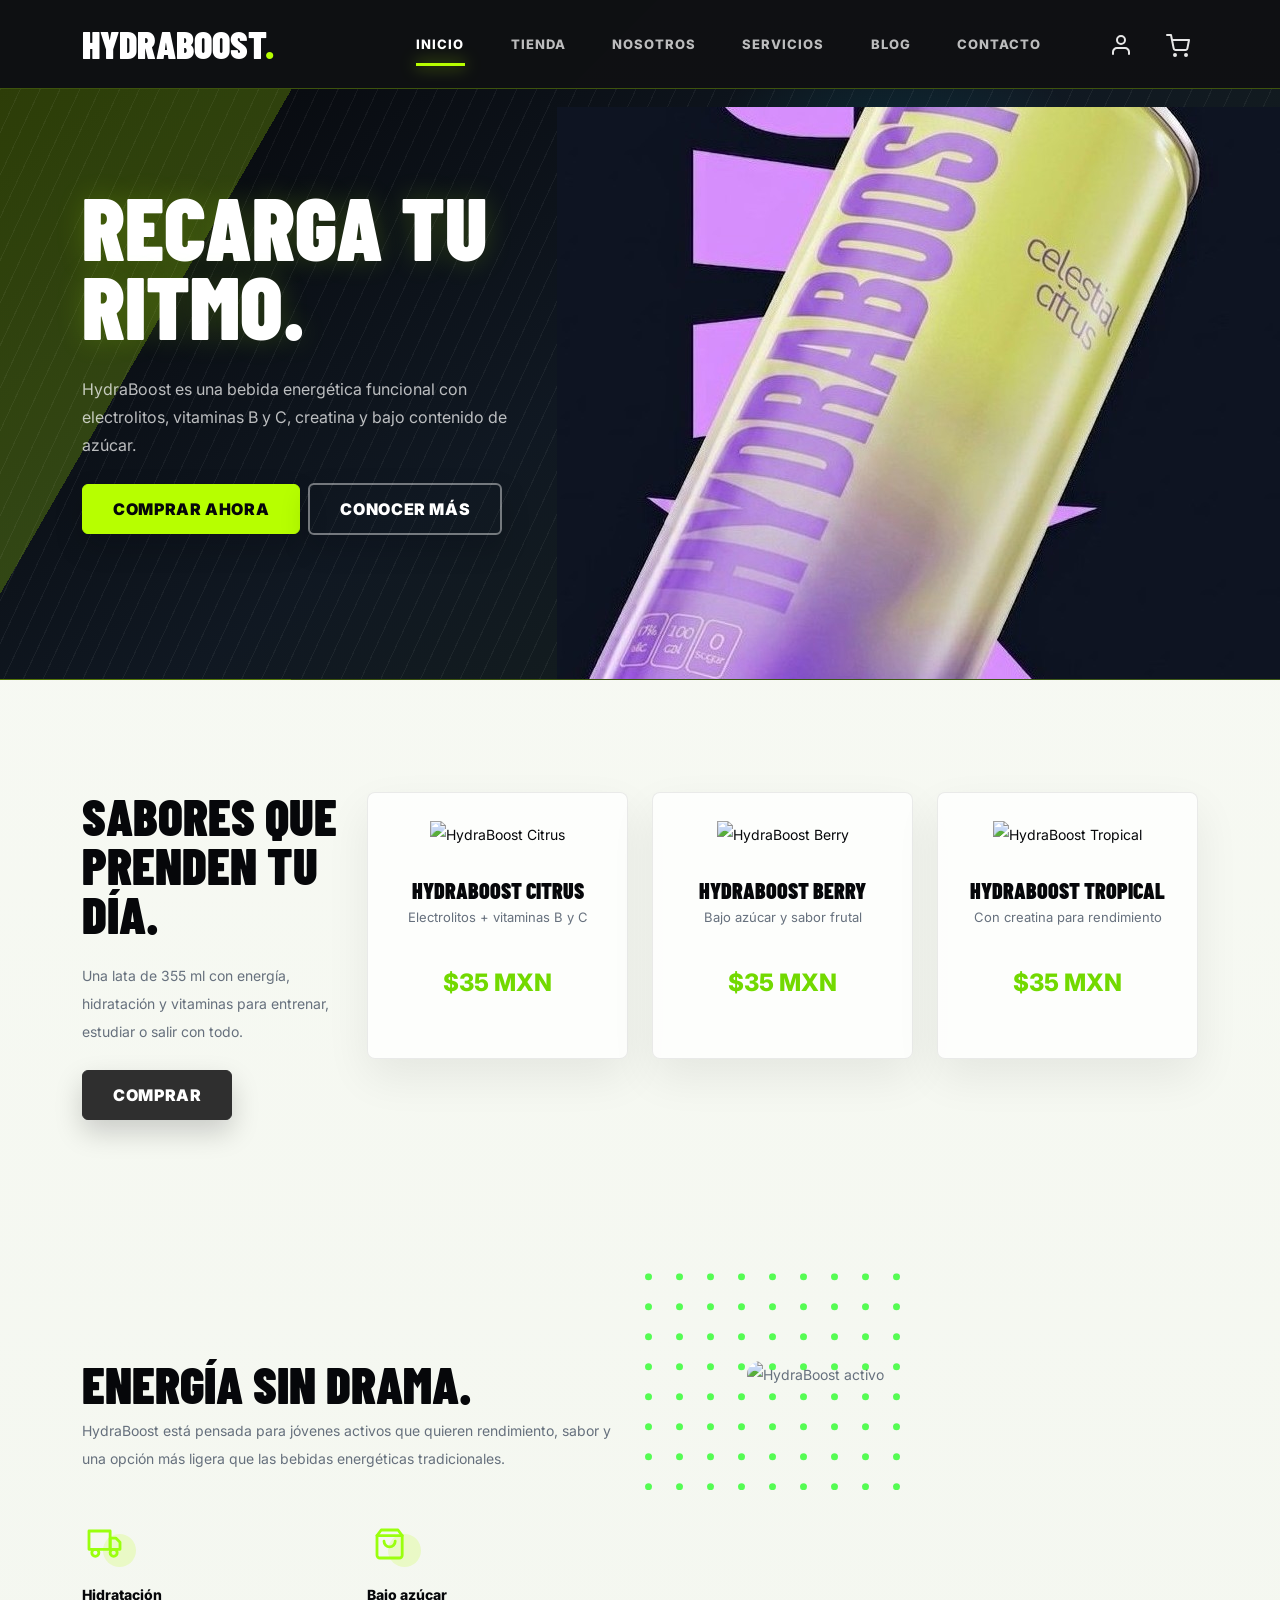
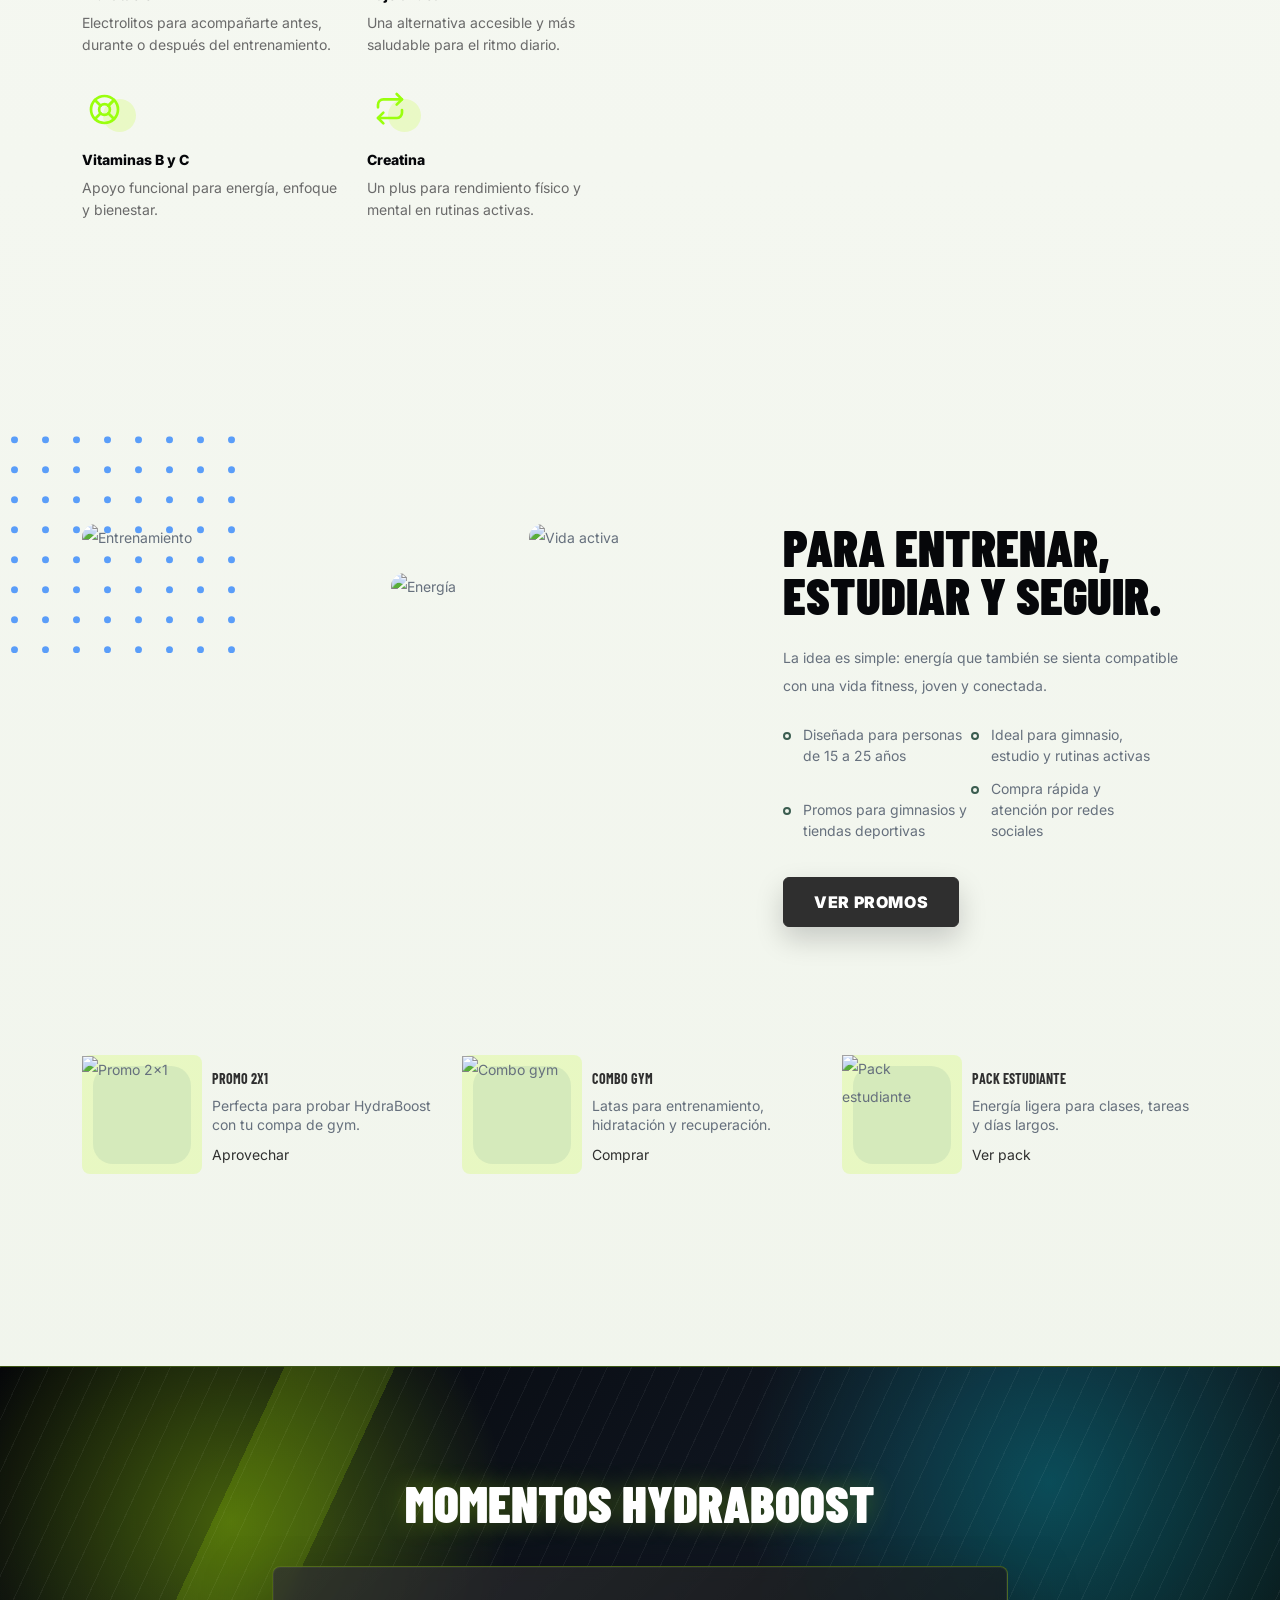
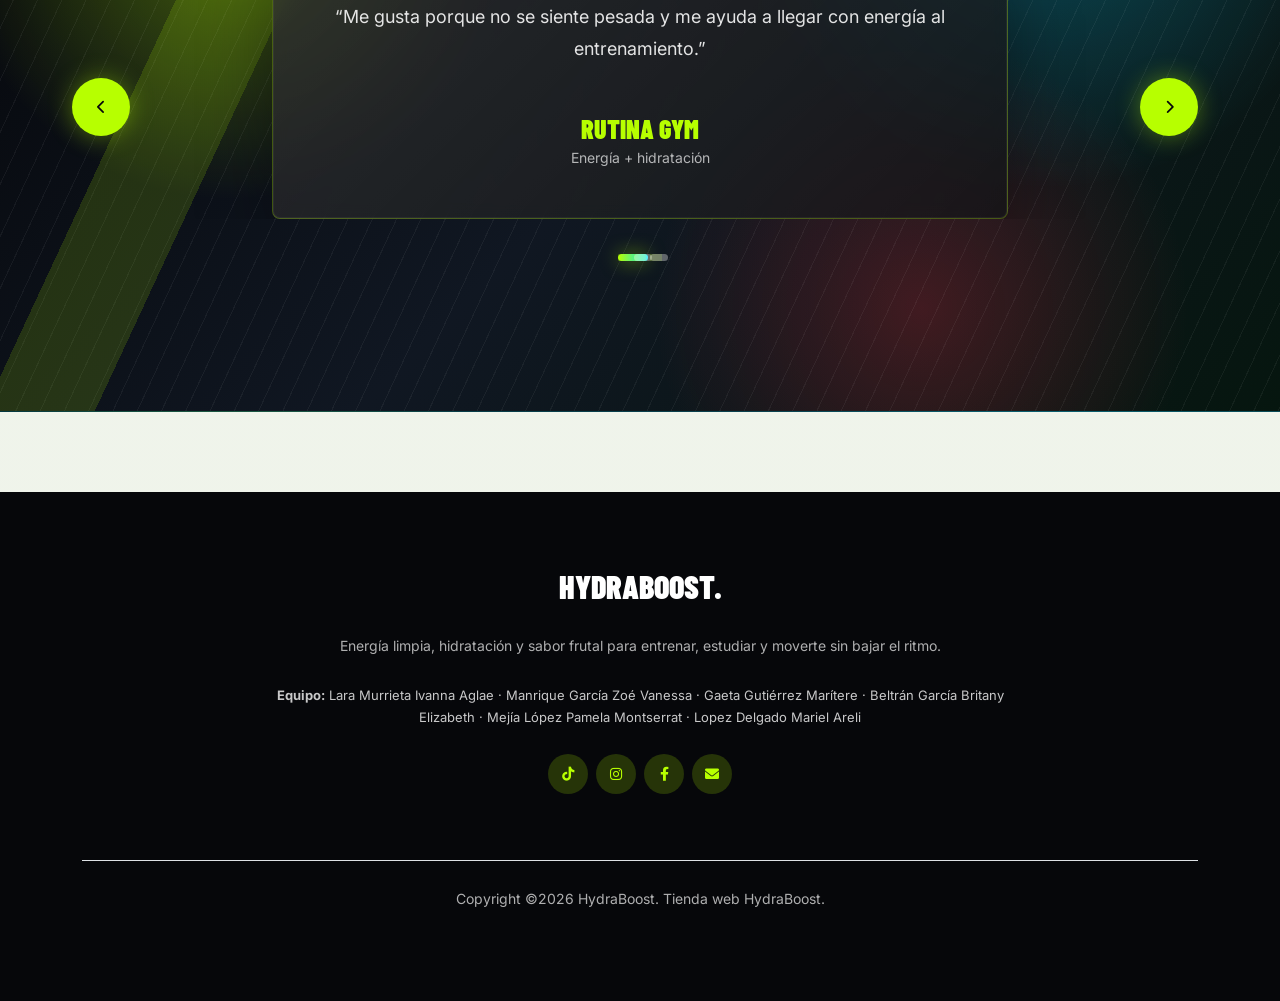
==== commit db18ebcf: "Fix: add name ofd team memebers" ====
--- a/index.html
+++ b/index.html
@@ -177,7 +177,7 @@
 					<div class="col-lg-8 mx-auto text-center">
 						<div class="mb-4 footer-logo-wrap"><a href="index.html" class="footer-logo">HydraBoost<span>.</span></a></div>
 						<p class="mb-4">Energ&iacute;a limpia, hidrataci&oacute;n y sabor frutal para entrenar, estudiar y moverte sin bajar el ritmo.</p>
-						<p class="footer-team mb-4"><strong>Equipo:</strong> Lara Murrieta Ivanna Aglae &middot; Manrique Garc&iacute;a Zo&eacute; Vanessa &middot; Gaeta Guti&eacute;rrez Mar&iacute;tere &middot; Beltr&aacute;n Garc&iacute;a Britany Elizabeth &middot; Mej&iacute;a L&oacute;pez Pamela Montserrat</p>
+						<p class="footer-team mb-4"><strong>Equipo:</strong> Lara Murrieta Ivanna Aglae &middot; Manrique Garc&iacute;a Zo&eacute; Vanessa &middot; Gaeta Guti&eacute;rrez Mar&iacute;tere &middot; Beltr&aacute;n Garc&iacute;a Britany Elizabeth &middot; Mej&iacute;a L&oacute;pez Pamela Montserrat &middot; Lopez Delgado Mariel Areli</p>
 						<ul class="list-unstyled custom-social">
 							<li><a href="#" aria-label="TikTok"><span class="fa fa-brands fa-tiktok"></span></a></li>
 							<li><a href="#" aria-label="Instagram"><span class="fa fa-brands fa-instagram"></span></a></li>
